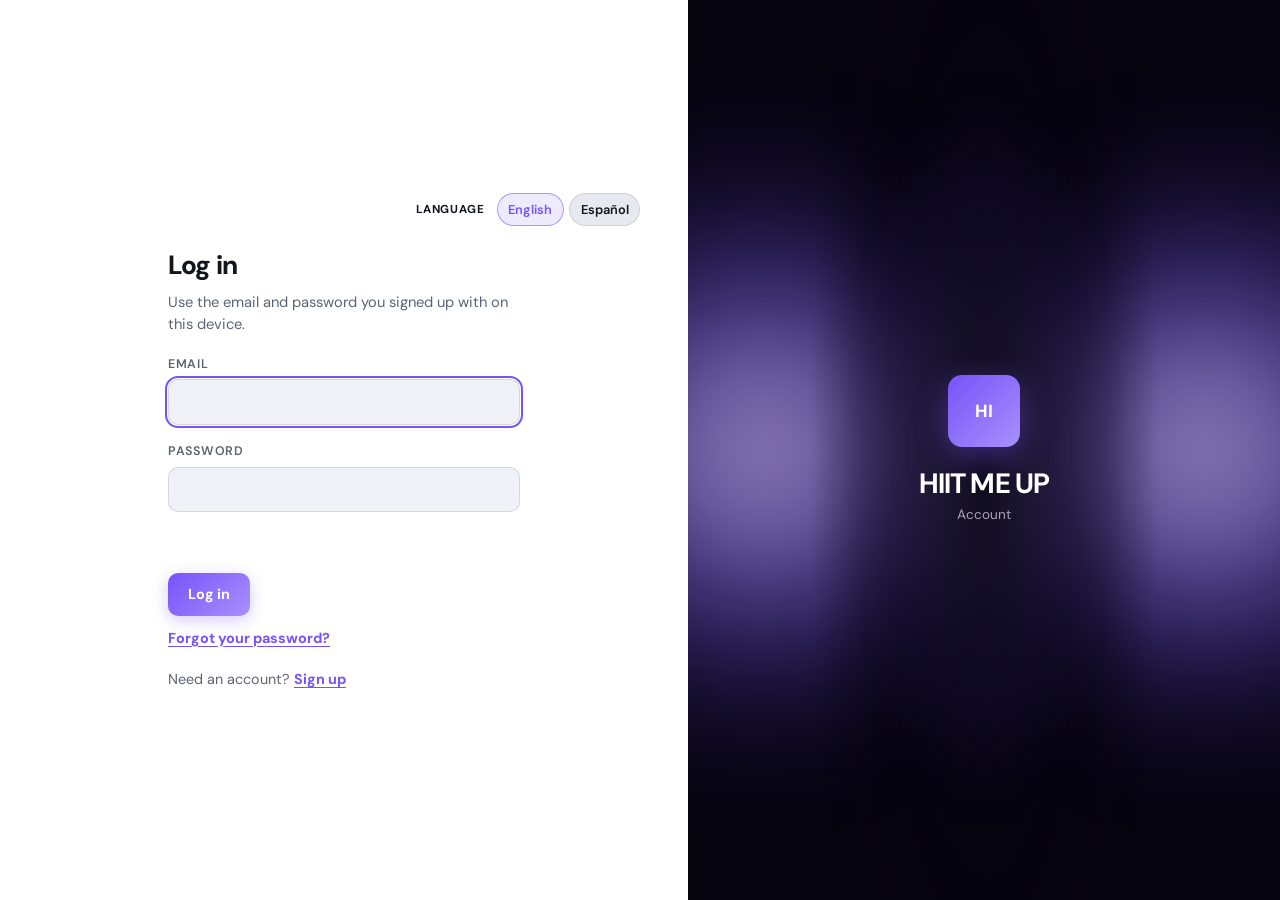
==== index.html @ 6e546279 "HIIT workout board with saved sessions, muscle map and exercise illustrations - Workout dashboard: s" ====
<!DOCTYPE html>
<html lang="en">
  <head>
    <meta charset="UTF-8" />
    <meta name="viewport" content="width=device-width, initial-scale=1, viewport-fit=cover" />
    <title data-i18n="page_title_dashboard">HIIT · Workout board</title>
    <meta
      name="description"
      content="HIIT workout board — scroll the row, tap a card for the full exercise list."
    />
    <link rel="preconnect" href="https://fonts.googleapis.com" />
    <link rel="preconnect" href="https://fonts.gstatic.com" crossorigin />
    <link
      href="https://fonts.googleapis.com/css2?family=DM+Sans:ital,opsz,wght@0,9..40,400;0,9..40,600;0,9..40,700;1,9..40,400&display=swap"
      rel="stylesheet"
    />
    <link rel="stylesheet" href="styles.css" />
    <script src="theme.js"></script>
    <script src="i18n.js"></script>
    <script src="user.js"></script>
    <script src="session-guard.js"></script>
  </head>
  <body>
    <header class="app-header">
      <div class="app-header-inner">
        <a class="brand brand--link" href="index.html">
          <div class="brand-mark" aria-hidden="true">HI</div>
          <div class="brand-text">
            <strong>HIIT ME UP</strong>
            <span data-i18n="brand_gym_floor">Gym floor sessions</span>
          </div>
        </a>
        <div class="app-header-search">
          <input
            type="search"
            id="dashboard-search"
            class="dashboard-search__input app-header-search__input"
            placeholder="Search by card ID"
            data-i18n-placeholder="search_placeholder"
            autocomplete="off"
            enterkeyhint="search"
            aria-label="Search by card ID"
            data-i18n-aria-label="search_aria"
          />
        </div>
        <div class="app-header-actions">
          <button type="button" class="theme-toggle" aria-label="Toggle color theme"></button>
          <a
            href="badges.html"
            class="header-badges-link"
            aria-label="Open badges"
            data-i18n-aria-label="header_badges_aria"
          >
            <svg
              class="header-badges-link__icon"
              width="22"
              height="22"
              viewBox="0 0 24 24"
              fill="none"
              stroke="currentColor"
              stroke-width="2"
              stroke-linecap="round"
              stroke-linejoin="round"
              aria-hidden="true"
              focusable="false"
            >
              <path d="M6 9H4.5a2.5 2.5 0 0 1 0-5H6" />
              <path d="M18 9h1.5a2.5 2.5 0 0 0 0-5H18" />
              <path d="M4 22h16" />
              <path d="M10 14.66V17c0 .55-.47.98-.97 1.21C7.85 18.75 7 20.24 7 22" />
              <path d="M14 14.66V17c0 .55.47.98.97 1.21C16.15 18.75 17 20.24 17 22" />
              <path d="M18 2H6v7a6 6 0 0 0 12 0V2Z" />
            </svg>
          </a>
          <div data-user-menu></div>
        </div>
      </div>
    </header>

    <div class="promo-banner-outer shell" id="promo-banner-outer" hidden>
      <div
        class="promo-banner"
        id="promo-banner"
        role="region"
        aria-labelledby="promo-banner-heading"
      >
        <p
          class="promo-banner__text"
          id="promo-banner-heading"
          data-i18n-html="promo_banner_html"
        >
          New: <strong>Badges</strong> — see the personal records you&rsquo;ve broken and keep beating your best.
        </p>
        <div class="promo-banner__actions">
          <a href="badges.html" class="promo-banner__cta" data-i18n="promo_view_badges">View badges</a>
          <button
            type="button"
            class="promo-banner__close"
            aria-label="Dismiss badges announcement"
            data-i18n-aria-label="promo_dismiss"
          >
            <svg
              class="promo-banner__close-icon"
              width="20"
              height="20"
              viewBox="0 0 24 24"
              aria-hidden="true"
              focusable="false"
            >
              <path
                fill="currentColor"
                d="M19 6.41L17.59 5 12 10.59 6.41 5 5 6.41 10.59 12 5 17.59 6.41 19 12 13.41 17.59 19 19 17.59 13.41 12z"
              />
            </svg>
          </button>
        </div>
      </div>
    </div>

    <main>
      <h1 class="page-heading" data-i18n="dash_heading">Workout dashboard</h1>

      <section
        class="home-section metrics-panel-section"
        aria-labelledby="metrics-heading"
        data-metrics-expanded="true"
      >
        <div class="shell">
          <div class="metrics-panel-surface">
            <div class="metrics-panel-header">
              <div class="section-title metrics-panel-header__title">
                <h2 id="metrics-heading" data-i18n="metrics_heading">Metrics</h2>
                <p data-i18n="metrics_sub">Progress across all sessions on this device.</p>
              </div>
              <button
                type="button"
                class="metrics-panel-chevron-btn"
                id="metrics-panel-toggle"
                aria-expanded="true"
                aria-controls="metrics-panel-content"
                aria-label="Collapse Metrics section"
              >
                <svg
                  class="metrics-panel-chevron"
                  width="22"
                  height="22"
                  viewBox="0 0 24 24"
                  aria-hidden="true"
                >
                  <path fill="currentColor" d="M7 10l5 5 5-5H7z" />
                </svg>
              </button>
            </div>
            <div id="metrics-panel-content" class="metrics-panel-content">
              <div
                class="heatmap-shell heatmap-section"
                role="region"
                aria-label="Completion calendar by day and time"
                data-i18n-aria-label="heatmap_section_aria"
              >
                <div id="completion-heatmap"></div>
              </div>
              <div class="heatmap-shell heatmap-section" role="region" aria-label="Muscle map" data-i18n-aria-label="bm_section_aria">
                <div id="body-map"></div>
              </div>
              <div class="metrics-shell">
                <div
                  class="metrics-grid"
                  id="metrics-grid"
                  role="region"
                  aria-label="Session counts"
                  data-i18n-aria-label="metrics_grid_aria"
                ></div>
              </div>
            </div>
          </div>
        </div>
      </section>

      <section class="home-section" aria-labelledby="completed-heading">
        <div class="shell">
          <div class="section-title">
            <h2 id="completed-heading" data-i18n="completed_heading">Completed</h2>
            <p data-i18n="completed_sub">
              Sessions where every exercise is marked done. They appear here automatically.
            </p>
          </div>
        </div>
        <div class="shell carousel-shell">
          <p class="section-empty" id="completed-empty" hidden data-i18n="completed_empty">
            No sessions completed yet.
          </p>
          <div class="carousel-breakout">
            <div
              class="carousel carousel--hiit"
              id="completed-track"
              tabindex="0"
              role="region"
              aria-label="Completed sessions — scroll horizontally"
              data-i18n-aria-label="carousel_completed_aria"
            ></div>
          </div>
        </div>
      </section>

      <section class="home-section" aria-labelledby="training-heading">
        <div class="shell">
          <div class="section-title">
            <h2 id="training-heading" data-i18n="training_heading">Your training blocks</h2>
            <p data-i18n="training_sub">
              Cards are numbered in order (#1, #2, …). Sessions still in progress stay here until every
              exercise is checked off.
            </p>
          </div>
        </div>
        <div class="shell carousel-shell">
          <p class="section-empty" id="training-empty" hidden data-i18n="training_empty">
            All sessions are complete — great work.
          </p>
          <div class="carousel-breakout">
            <div
              class="carousel carousel--hiit"
              id="cards-track"
              tabindex="0"
              role="region"
              aria-label="Active sessions — scroll horizontally, tap a card to open"
              data-i18n-aria-label="carousel_training_aria"
            ></div>
          </div>
        </div>
      </section>
    </main>

    <script src="promo-banner.js"></script>
    <script src="data.js"></script>
    <script src="progress.js"></script>
    <script src="heatmap.js"></script>
    <script src="bodymap-zones.js"></script>
    <script src="bodymap.js"></script>
    <script src="user-menu.js"></script>
    <script src="saved.js"></script>
    <script src="app.js"></script>
  </body>
</html>
---- styles.css ----
:root {
  color-scheme: dark;
  --bg: #0c0e12;
  --bg-elevated: #141820;
  --surface: #1a1f2a;
  --border: rgba(255, 255, 255, 0.08);
  --text: #e8eaef;
  --muted: #8b93a5;
  --accent-rgb: 118, 83, 249;
  --accent: #7653f9;
  --accent-soft: #b8a3fc;
  --accent-deep: #4f2fd4;
  --accent-dim: rgba(var(--accent-rgb), 0.16);
  --green: #3ecf8e;
  --metric-card-inner-start: #1b2823;
  --metric-card-inner-end: #1a1f2a;
  --font: "DM Sans", system-ui, sans-serif;
  --radius: 16px;
  --shadow: 0 24px 48px rgba(0, 0, 0, 0.45);
  /* Match SECONDARY carousel / column alignment */
  --max-width: 75rem;
  --gap: 1rem;
  --snap-type: x mandatory;
  --heatmap-l0: rgba(255, 255, 255, 0.06);
  --heatmap-l1: rgba(62, 207, 142, 0.22);
  --heatmap-l2: rgba(62, 207, 142, 0.48);
  --heatmap-l3: rgba(62, 207, 142, 0.78);
  --heatmap-border: rgba(255, 255, 255, 0.06);
}

html[data-theme="light"] {
  color-scheme: light;
  --bg: #f0f2f7;
  --bg-elevated: #e6e9f0;
  --surface: #ffffff;
  --border: rgba(15, 23, 42, 0.12);
  --text: #12151c;
  --muted: #5c6473;
  --accent-rgb: 118, 83, 249;
  --accent: #7653f9;
  --accent-soft: #a890fc;
  --accent-deep: #5336d6;
  --accent-dim: rgba(var(--accent-rgb), 0.1);
  --green: #1a9f6a;
  --metric-card-inner-start: #dff6ea;
  --metric-card-inner-end: #ffffff;
  --shadow: 0 16px 40px rgba(15, 23, 42, 0.09);
  --heatmap-l0: rgba(15, 23, 42, 0.06);
  --heatmap-l1: rgba(26, 159, 106, 0.28);
  --heatmap-l2: rgba(26, 159, 106, 0.52);
  --heatmap-l3: rgba(26, 159, 106, 0.82);
  --heatmap-border: rgba(15, 23, 42, 0.08);
}

@keyframes metric-card-border-spin {
  from {
    transform: translate(-50%, -50%) rotate(0deg);
  }
  to {
    transform: translate(-50%, -50%) rotate(360deg);
  }
}

*,
*::before,
*::after {
  box-sizing: border-box;
}

html {
  scroll-behavior: smooth;
}

body {
  margin: 0;
  min-height: 100dvh;
  font-family: var(--font);
  background: var(--bg);
  color: var(--text);
  line-height: 1.5;
  -webkit-font-smoothing: antialiased;
}

a {
  color: inherit;
  text-decoration: none;
}

.app-header {
  position: sticky;
  top: 0;
  z-index: 20;
  padding: 1rem 0 0.75rem;
  background: linear-gradient(to bottom, var(--bg) 70%, transparent);
  backdrop-filter: blur(8px);
}

.app-header-inner {
  width: 100%;
  max-width: var(--max-width);
  margin: 0 auto;
  padding-inline: clamp(1rem, 4vw, 2rem);
  display: flex;
  align-items: center;
  justify-content: space-between;
  gap: 1rem;
  flex-wrap: wrap;
}

.app-header-search {
  flex: 1 1 auto;
  min-width: 0;
  max-width: min(22rem, 100%);
  order: 0;
}

.app-header-search__input {
  width: 100%;
  padding: 0.5rem 0.75rem;
  font-size: 0.875rem;
}

@media (max-width: 720px) {
  .app-header-search {
    order: 3;
    flex: 1 1 100%;
    max-width: none;
  }
}

.app-header-actions {
  display: flex;
  align-items: center;
  gap: 0.5rem;
  flex-shrink: 0;
}

.header-badges-link {
  display: inline-flex;
  align-items: center;
  justify-content: center;
  width: 2.5rem;
  height: 2.5rem;
  flex-shrink: 0;
  border-radius: 10px;
  border: 1px solid var(--border);
  background: var(--bg-elevated);
  color: var(--text);
  transition:
    background 0.15s ease,
    border-color 0.15s ease,
    color 0.15s ease,
    box-shadow 0.15s ease;
}

.header-badges-link:hover {
  border-color: rgba(var(--accent-rgb), 0.35);
  background: var(--bg-elevated);
  color: var(--text);
}

.header-badges-link:focus-visible {
  outline: 2px solid var(--accent);
  outline-offset: 2px;
}

.header-badges-link--current {
  pointer-events: none;
  background: var(--accent-dim);
  border-color: rgba(var(--accent-rgb), 0.35);
  color: var(--text);
}

.header-badges-link__icon {
  display: block;
  width: 1.3rem;
  height: 1.3rem;
}

.detail-header-actions .header-badges-link {
  width: 2.35rem;
  height: 2.35rem;
}

/* Badges page */
.badges-page .badges-main {
  width: 100%;
  max-width: 52rem;
  margin: 0 auto;
  padding: 0 clamp(1rem, 4vw, 2rem) 3rem;
  box-sizing: border-box;
}

.badges-page-title {
  margin: 0 0 0.5rem;
  font-size: clamp(1.5rem, 3.5vw, 1.85rem);
  font-weight: 800;
  letter-spacing: -0.03em;
}

.badges-page-lead {
  margin: 0 0 1rem;
  max-width: 40rem;
  color: var(--muted);
  font-size: 0.95rem;
  line-height: 1.5;
}

.badges-summary {
  margin: 0 0 1.5rem;
  font-size: 0.88rem;
  font-weight: 600;
  color: var(--text);
}

.badges-grid {
  list-style: none;
  margin: 0;
  padding: 0;
  display: grid;
  grid-template-columns: repeat(auto-fill, minmax(11.75rem, 1fr));
  gap: 1rem;
}

.badge-tile {
  display: flex;
  flex-direction: column;
  align-items: center;
  text-align: center;
  gap: 0.65rem;
  padding: 1.15rem 0.9rem 1rem;
  border-radius: 14px;
  border: 1px solid var(--border);
  background: var(--bg-elevated);
  transition:
    filter 0.25s ease,
    opacity 0.25s ease,
    border-color 0.25s ease,
    box-shadow 0.25s ease;
}

.badge-tile--locked {
  opacity: 0.48;
  filter: grayscale(1);
}

.badge-tile--unlocked {
  opacity: 1;
  filter: none;
  border-color: rgba(var(--accent-rgb), 0.45);
  background: linear-gradient(
    160deg,
    color-mix(in srgb, var(--accent) 12%, var(--bg-elevated)),
    var(--bg-elevated)
  );
  box-shadow:
    0 8px 28px rgba(var(--accent-rgb), 0.18),
    inset 0 1px 0 rgba(255, 255, 255, 0.06);
}

.badge-tile__icon-wrap {
  display: flex;
  align-items: center;
  justify-content: center;
  width: 3.25rem;
  height: 3.25rem;
}

.badge-tile__medal {
  display: block;
  width: 2.5rem;
  height: 2.5rem;
}

.badge-tile--locked .badge-tile__medal {
  color: var(--muted);
}

.badge-tile--unlocked .badge-tile__medal {
  color: var(--accent);
  filter: drop-shadow(0 2px 10px rgba(var(--accent-rgb), 0.45));
}

.badge-tile__body {
  min-width: 0;
}

.badge-tile__title {
  margin: 0 0 0.35rem;
  font-size: 0.92rem;
  font-weight: 700;
  letter-spacing: -0.02em;
  line-height: 1.25;
}

.badge-tile__desc {
  margin: 0 0 0.5rem;
  font-size: 0.78rem;
  color: var(--muted);
  line-height: 1.45;
}

.badge-tile--unlocked .badge-tile__desc {
  color: color-mix(in srgb, var(--muted) 85%, var(--text));
}

.badge-tile__status {
  margin: 0;
  font-size: 0.68rem;
  font-weight: 700;
  text-transform: uppercase;
  letter-spacing: 0.06em;
}

.badge-tile--locked .badge-tile__status {
  color: var(--muted);
}

.badge-tile--unlocked .badge-tile__status {
  color: var(--green);
}

@media (prefers-reduced-motion: reduce) {
  .badge-tile {
    transition: none;
  }
}

/* Dashboard promo banner (below header, above main) */
.promo-banner-outer {
  padding-top: 0.65rem;
  padding-bottom: 0.25rem;
  margin-bottom: 1.25rem;
}

.promo-banner-outer[hidden] {
  display: none;
}

.promo-banner {
  display: flex;
  align-items: center;
  justify-content: space-between;
  gap: 1rem 1.25rem;
  flex-wrap: wrap;
  padding: 0.85rem 1.15rem;
  border-radius: 12px;
  background: linear-gradient(100deg, #6fe0b3 0%, #b8f0d2 42%, #ffe566 100%);
  border: 1px solid rgba(26, 159, 106, 0.55);
  box-shadow:
    0 4px 24px rgba(62, 207, 142, 0.28),
    0 2px 12px rgba(255, 190, 70, 0.22),
    inset 0 1px 0 rgba(255, 255, 255, 0.35);
}

html[data-theme="dark"] .promo-banner {
  background: linear-gradient(
    100deg,
    rgba(62, 207, 142, 0.5) 0%,
    rgba(45, 120, 95, 0.45) 38%,
    rgba(220, 165, 55, 0.35) 100%
  );
  border-color: rgba(62, 207, 142, 0.45);
  box-shadow:
    0 4px 28px rgba(62, 207, 142, 0.2),
    0 0 40px rgba(255, 200, 90, 0.08),
    inset 0 1px 0 rgba(255, 255, 255, 0.08);
}

.promo-banner__text {
  margin: 0;
  flex: 1;
  min-width: min(100%, 14rem);
  font-size: 0.93rem;
  font-weight: 700;
  color: #0d1f16;
  line-height: 1.45;
  text-shadow: 0 1px 0 rgba(255, 255, 255, 0.35);
}

html[data-theme="dark"] .promo-banner__text {
  color: #f4fcf8;
  text-shadow: 0 1px 2px rgba(0, 0, 0, 0.35);
}

.promo-banner__actions {
  display: flex;
  align-items: center;
  gap: 0.6rem;
  flex-shrink: 0;
}

.promo-banner__cta {
  display: inline-flex;
  align-items: center;
  justify-content: center;
  padding: 0.5rem 1.15rem;
  border-radius: 8px;
  background: #fff;
  color: #0a4d2e;
  font-size: 0.88rem;
  font-weight: 700;
  text-decoration: none;
  border: 2px solid rgba(26, 159, 106, 0.55);
  box-shadow:
    0 2px 8px rgba(0, 0, 0, 0.1),
    0 0 0 1px rgba(255, 255, 255, 0.6) inset;
  transition: filter 0.15s ease, box-shadow 0.15s ease, transform 0.15s ease;
}

html[data-theme="dark"] .promo-banner__cta {
  background: linear-gradient(180deg, #f8fffc 0%, #e8faf2 100%);
  color: #063522;
  border-color: rgba(62, 207, 142, 0.65);
  box-shadow:
    0 2px 14px rgba(62, 207, 142, 0.25),
    inset 0 1px 0 rgba(255, 255, 255, 0.85);
}

.promo-banner__cta:hover {
  filter: brightness(1.02);
  transform: translateY(-1px);
}

.promo-banner__cta:focus-visible {
  outline: 2px solid var(--accent);
  outline-offset: 2px;
}

.promo-banner__close {
  display: inline-flex;
  align-items: center;
  justify-content: center;
  width: 2.35rem;
  height: 2.35rem;
  padding: 0;
  border: none;
  border-radius: 8px;
  background: rgba(255, 255, 255, 0.45);
  color: #0d1f16;
  cursor: pointer;
  transition: background 0.15s ease, color 0.15s ease;
}

html[data-theme="dark"] .promo-banner__close {
  color: #f4fcf8;
  background: rgba(0, 0, 0, 0.25);
}

.promo-banner__close:hover {
  background: rgba(255, 255, 255, 0.75);
  color: #063522;
}

html[data-theme="dark"] .promo-banner__close:hover {
  background: rgba(255, 255, 255, 0.14);
  color: #fff;
}

.promo-banner__close:focus-visible {
  outline: 2px solid var(--accent);
  outline-offset: 2px;
}

.promo-banner__close-icon {
  display: block;
}

@media (prefers-reduced-motion: reduce) {
  .promo-banner__cta {
    transition: none;
  }

  .promo-banner__cta:hover {
    transform: none;
  }

  .promo-banner__close {
    transition: none;
  }
}

.shell {
  width: 100%;
  max-width: var(--max-width);
  margin-inline: auto;
  padding-inline: clamp(1rem, 4vw, 2rem);
}

.brand {
  display: flex;
  align-items: center;
  gap: 0.65rem;
}

a.brand--link {
  color: inherit;
  text-decoration: none;
  min-width: 0;
}

a.brand--link:hover .brand-text strong {
  color: var(--accent);
}

.brand-mark {
  width: 36px;
  height: 36px;
  border-radius: 10px;
  background: linear-gradient(135deg, var(--accent), var(--accent-soft));
  display: grid;
  place-items: center;
  font-weight: 800;
  font-size: 0.75rem;
  letter-spacing: -0.02em;
  color: #fff;
  box-shadow: 0 4px 16px rgba(var(--accent-rgb), 0.35);
}

.brand-text {
  display: flex;
  flex-direction: column;
  gap: 0;
}

.brand-text strong {
  font-size: 1.05rem;
  letter-spacing: -0.03em;
}

.brand-text span {
  font-size: 0.75rem;
  color: var(--muted);
}

.theme-toggle {
  display: inline-flex;
  align-items: center;
  justify-content: center;
  width: 40px;
  height: 40px;
  padding: 0;
  margin: 0;
  flex-shrink: 0;
  border-radius: 10px;
  border: 1px solid var(--border);
  background: var(--bg-elevated);
  color: var(--text);
  cursor: pointer;
  transition: background 0.2s ease, border-color 0.2s ease, color 0.2s ease;
}

.theme-toggle:hover {
  border-color: rgba(var(--accent-rgb), 0.35);
  color: var(--text);
}

html[data-theme="light"] .theme-toggle:hover {
  border-color: rgba(var(--accent-rgb), 0.35);
}

.theme-toggle:focus-visible {
  outline: 2px solid var(--accent);
  outline-offset: 2px;
}

.theme-toggle__icon {
  width: 20px;
  height: 20px;
  flex-shrink: 0;
}

html[data-theme="dark"] .theme-toggle__icon--moon {
  display: none;
}

html[data-theme="dark"] .theme-toggle__icon--sun {
  display: block;
}

html[data-theme="light"] .theme-toggle__icon--moon {
  display: block;
}

html[data-theme="light"] .theme-toggle__icon--sun {
  display: none;
}

.user-menu {
  position: relative;
  flex-shrink: 0;
}

.user-menu__trigger {
  display: inline-flex;
  align-items: center;
  justify-content: center;
  width: 40px;
  height: 40px;
  padding: 0;
  margin: 0;
  border-radius: 999px;
  border: 1px solid var(--border);
  background: var(--bg-elevated);
  color: var(--text);
  cursor: pointer;
  transition: background 0.2s ease, border-color 0.2s ease;
  position: relative;
  overflow: hidden;
}

.user-menu__trigger:hover {
  border-color: rgba(var(--accent-rgb), 0.35);
}

html[data-theme="light"] .user-menu__trigger:hover {
  border-color: rgba(var(--accent-rgb), 0.35);
}

.user-menu__trigger:focus-visible {
  outline: 2px solid var(--accent);
  outline-offset: 2px;
}

.user-menu__trigger[aria-expanded="true"] {
  border-color: rgba(62, 207, 142, 0.45);
}

html[data-theme="light"] .user-menu__trigger[aria-expanded="true"] {
  border-color: rgba(26, 159, 106, 0.45);
}

.user-menu__avatar {
  position: absolute;
  inset: 0;
  display: grid;
  place-items: center;
  font-size: 0.72rem;
  font-weight: 700;
  letter-spacing: -0.02em;
  color: #fff;
  background: var(--green);
}

.user-menu__avatar--initials {
  font-size: 0.7rem;
}

.user-menu__icon {
  flex-shrink: 0;
}

.user-menu__dropdown {
  position: absolute;
  top: calc(100% + 6px);
  right: 0;
  min-width: 11rem;
  padding: 0.35rem;
  border-radius: 12px;
  border: 1px solid var(--border);
  background: var(--surface);
  box-shadow: var(--shadow);
  z-index: 40;
}

.user-menu__lang {
  padding: 0.4rem 0.5rem 0.55rem;
  margin-bottom: 0.2rem;
  border-bottom: 1px solid var(--border);
}

.user-menu__lang-heading {
  display: block;
  font-size: 0.65rem;
  font-weight: 700;
  letter-spacing: 0.08em;
  text-transform: uppercase;
  color: var(--text-muted);
  margin-bottom: 0.45rem;
}

.user-menu__lang-row {
  display: flex;
  gap: 0.35rem;
}

.user-menu__lang-pill {
  flex: 1;
  padding: 0.4rem 0.5rem;
  border-radius: 8px;
  border: 1px solid var(--border);
  background: var(--bg-elevated);
  color: var(--text);
  font: inherit;
  font-size: 0.78rem;
  font-weight: 600;
  cursor: pointer;
  transition: background 0.15s ease, border-color 0.15s ease, color 0.15s ease;
}

.user-menu__lang-pill:hover {
  border-color: rgba(var(--accent-rgb), 0.35);
}

.user-menu__lang-pill--active {
  border-color: rgba(var(--accent-rgb), 0.55);
  background: rgba(var(--accent-rgb), 0.12);
  color: var(--accent);
}

.user-menu__item {
  display: flex;
  width: 100%;
  align-items: center;
  padding: 0.55rem 0.75rem;
  border: none;
  border-radius: 8px;
  background: transparent;
  color: var(--text);
  font: inherit;
  font-size: 0.88rem;
  font-weight: 500;
  text-align: left;
  text-decoration: none;
  cursor: pointer;
  transition: background 0.15s ease;
}

a.user-menu__item:hover,
button.user-menu__item:hover:not(:disabled) {
  background: var(--bg-elevated);
}

.user-menu__item--danger {
  color: var(--accent);
}

.user-menu__item:disabled {
  opacity: 0.45;
  cursor: not-allowed;
}

main {
  padding-bottom: 3rem;
}

.page-heading {
  position: absolute;
  width: 1px;
  height: 1px;
  padding: 0;
  margin: -1px;
  overflow: hidden;
  clip: rect(0, 0, 0, 0);
  white-space: nowrap;
  border: 0;
}

.dashboard-search__input {
  width: 100%;
  padding: 0.65rem 0.85rem;
  border-radius: 10px;
  border: 1px solid var(--border);
  background: var(--bg-elevated);
  color: var(--text);
  font: inherit;
  font-size: 0.95rem;
}

.dashboard-search__input:focus {
  outline: 2px solid var(--accent);
  outline-offset: 1px;
}

.dashboard-search__input::placeholder {
  color: var(--muted);
  opacity: 0.85;
}

.heatmap-section {
  margin-bottom: clamp(1.5rem, 3vw, 2.25rem);
}

.heatmap-shell {
  padding-top: 0.25rem;
}

.completion-heatmap-card {
  padding: 1.15rem 1.2rem 1.25rem;
  border-radius: var(--radius);
  background: var(--surface);
  border: 1px solid var(--border);
  box-shadow: var(--shadow);
}

.completion-heatmap-header {
  display: flex;
  flex-direction: column;
  gap: 1rem;
  margin-bottom: 1rem;
}

@media (min-width: 640px) {
  .completion-heatmap-header {
    flex-direction: row;
    align-items: flex-start;
    justify-content: space-between;
    gap: 1.25rem;
  }
}

.completion-heatmap-title {
  margin: 0;
  font-size: clamp(1.1rem, 2.5vw, 1.35rem);
  font-weight: 700;
  letter-spacing: -0.02em;
}

.completion-heatmap-sub {
  margin: 0.35rem 0 0;
  font-size: 0.82rem;
  color: var(--muted);
  line-height: 1.45;
  max-width: 36rem;
}

.completion-heatmap-nav-wrap {
  display: flex;
  flex-wrap: wrap;
  align-items: center;
  gap: 0.5rem;
  justify-content: flex-end;
}

.completion-heatmap-nav {
  display: flex;
  align-items: center;
  gap: 0.35rem;
  flex-shrink: 0;
  padding: 0.2rem;
  border-radius: 999px;
  background: var(--bg-elevated);
  border: 1px solid var(--border);
}

.completion-heatmap-today-btn {
  padding: 0.5rem 0.95rem;
  border-radius: 999px;
  border: 1px solid var(--border);
  background: var(--surface);
  color: var(--text);
  font: inherit;
  font-size: 0.8rem;
  font-weight: 600;
  cursor: pointer;
  transition: background 0.15s ease, border-color 0.15s ease, box-shadow 0.15s ease;
}

.completion-heatmap-today-btn:hover {
  border-color: rgba(var(--accent-rgb), 0.4);
  box-shadow: 0 0 0 1px rgba(var(--accent-rgb), 0.12);
}

html[data-theme="light"] .completion-heatmap-today-btn:hover {
  border-color: rgba(var(--accent-rgb), 0.35);
}

.completion-heatmap-today-btn:focus-visible {
  outline: 2px solid var(--accent);
  outline-offset: 2px;
}

.completion-heatmap-nav__btn {
  width: 2.25rem;
  height: 2.25rem;
  padding: 0;
  border: none;
  border-radius: 999px;
  background: transparent;
  color: var(--text);
  font-size: 1.25rem;
  line-height: 1;
  cursor: pointer;
  transition: background 0.15s ease;
}

.completion-heatmap-nav__btn:hover {
  background: var(--surface);
}

.completion-heatmap-nav__btn:focus-visible {
  outline: 2px solid var(--accent);
  outline-offset: 2px;
}

.completion-heatmap-nav__label {
  min-width: 8.5rem;
  text-align: center;
  font-size: 0.88rem;
  font-weight: 600;
  color: var(--text);
}

.completion-heatmap-legend {
  display: flex;
  align-items: center;
  flex-wrap: wrap;
  justify-content: flex-end;
  gap: 0.5rem;
  margin-top: 0.75rem;
  font-size: 0.72rem;
  color: var(--muted);
}

.completion-heatmap-legend__squares {
  display: flex;
  align-items: center;
  gap: 4px;
}

.completion-heatmap-legend__squares .completion-heatmap-cell {
  width: 14px;
  height: 14px;
}

.completion-heatmap-scroll {
  width: 100%;
  overflow-x: auto;
  overflow-y: visible;
  margin: 0;
  padding: 0.15rem 0;
  -webkit-overflow-scrolling: touch;
}

.completion-heatmap-scroll:focus-visible {
  outline: 2px solid var(--accent);
  outline-offset: 2px;
}

.completion-heatmap-grid {
  display: grid;
  gap: 4px;
  width: 100%;
  min-width: 0;
}

.completion-heatmap-corner {
  min-height: 1.25rem;
}

.completion-heatmap-dayhead {
  font-size: 0.65rem;
  font-weight: 600;
  color: var(--muted);
  text-align: center;
  line-height: 1.2;
  padding: 0.15rem 0;
}

.completion-heatmap-dayhead--today {
  color: var(--accent);
  font-weight: 800;
  text-shadow: 0 0 10px rgba(var(--accent-rgb), 0.5);
}

html[data-theme="light"] .completion-heatmap-dayhead--today {
  text-shadow: 0 0 10px rgba(var(--accent-rgb), 0.35);
}

.completion-heatmap-rowlabel {
  font-size: 0.68rem;
  font-weight: 600;
  color: var(--muted);
  display: flex;
  align-items: center;
  padding-right: 0.25rem;
  white-space: nowrap;
}

.completion-heatmap-cell {
  aspect-ratio: 1;
  min-width: 0;
  min-height: 10px;
  border-radius: 5px;
  border: 1px solid var(--heatmap-border);
  box-sizing: border-box;
}

.completion-heatmap-cell--today {
  position: relative;
  z-index: 1;
  box-shadow:
    0 0 0 2px var(--accent),
    0 0 14px rgba(var(--accent-rgb), 0.42);
}

html[data-theme="light"] .completion-heatmap-cell--today {
  box-shadow:
    0 0 0 2px var(--accent),
    0 0 14px rgba(var(--accent-rgb), 0.32);
}

@media (prefers-reduced-motion: reduce) {
  .completion-heatmap-today-btn {
    transition: none;
  }
}

.completion-heatmap-cell--0 {
  background: var(--heatmap-l0);
}

.completion-heatmap-cell--1 {
  background: var(--heatmap-l1);
}

.completion-heatmap-cell--2 {
  background: var(--heatmap-l2);
}

.completion-heatmap-cell--3 {
  background: var(--heatmap-l3);
}

/* Floating hover tooltip for heatmap data cells (charcoal card, two-line copy) */
.heatmap-tooltip {
  position: fixed;
  left: 0;
  top: 0;
  z-index: 10050;
  max-width: min(20rem, calc(100vw - 1.5rem));
  padding: 0.875rem 1rem;
  border-radius: 8px;
  background: #333;
  color: #fff;
  font-family: var(--font);
  pointer-events: none;
  box-shadow: 0 8px 28px rgba(0, 0, 0, 0.5);
  opacity: 0;
  visibility: hidden;
  transition: opacity 0.12s ease, visibility 0.12s ease;
}

.heatmap-tooltip--visible {
  opacity: 1;
  visibility: visible;
}

.heatmap-tooltip__primary {
  font-size: 1.12rem;
  font-weight: 700;
  line-height: 1.25;
  letter-spacing: -0.02em;
}

.heatmap-tooltip__secondary {
  margin-top: 0.35rem;
  font-size: 0.8rem;
  font-weight: 400;
  line-height: 1.45;
  color: rgba(255, 255, 255, 0.88);
}

@media (prefers-reduced-motion: reduce) {
  .heatmap-tooltip {
    transition: none;
  }
}

.home-section {
  margin-bottom: clamp(1.75rem, 4vw, 2.75rem);
}

/* Metrics block: framed panel inside .shell so edges align with other sections */
.metrics-panel-surface {
  box-sizing: border-box;
  padding: 1rem;
  border: 1px solid var(--border);
  border-radius: var(--radius);
  background: var(--bg-elevated);
}

.shell .section-title {
  padding: 0.5rem 0 1rem;
  margin: 0;
}

.shell .metrics-panel-header .section-title {
  padding: 0;
  margin: 0;
}

.metrics-panel-header {
  display: flex;
  align-items: flex-start;
  justify-content: space-between;
  gap: 0.75rem 1rem;
  padding: 0.5rem 0 1rem;
}

.metrics-panel-header__title {
  flex: 1;
  min-width: 0;
}

.metrics-panel-chevron-btn {
  flex-shrink: 0;
  display: inline-flex;
  align-items: center;
  justify-content: center;
  width: 2.5rem;
  height: 2.5rem;
  margin-top: 0.2rem;
  padding: 0;
  border: 1px solid var(--border);
  border-radius: 10px;
  background: var(--bg-elevated);
  color: var(--text);
  cursor: pointer;
  transition: background 0.15s ease, border-color 0.15s ease;
}

.metrics-panel-chevron-btn:hover {
  border-color: rgba(var(--accent-rgb), 0.35);
}

html[data-theme="light"] .metrics-panel-chevron-btn:hover {
  border-color: rgba(var(--accent-rgb), 0.35);
}

.metrics-panel-chevron-btn:focus-visible {
  outline: 2px solid var(--accent);
  outline-offset: 2px;
}

.metrics-panel-chevron {
  display: block;
  transition: transform 0.2s ease;
}

.metrics-panel-section[data-metrics-expanded="false"] .metrics-panel-chevron {
  transform: rotate(-90deg);
}

@media (prefers-reduced-motion: reduce) {
  .metrics-panel-chevron {
    transition: none;
  }
}

.metrics-panel-content[hidden] {
  display: none;
}

.shell .metrics-panel-header {
  padding-left: 0;
  padding-right: 0;
}

.section-title h1,
.section-title h2 {
  margin: 0;
  font-size: clamp(1.35rem, 3vw, 1.75rem);
  font-weight: 700;
  letter-spacing: -0.03em;
}

.metrics-shell {
  padding-bottom: 0.25rem;
}

.metrics-grid {
  display: grid;
  grid-template-columns: repeat(2, minmax(0, 1fr));
  gap: 1rem;
  padding-bottom: 0.5rem;
}

@media (max-width: 520px) {
  .metrics-grid {
    grid-template-columns: 1fr;
  }
}

.metric-card {
  background: var(--surface);
  border: 1px solid var(--border);
  border-radius: var(--radius);
  padding: 1.2rem 1.35rem;
  box-shadow: var(--shadow);
}

.metric-card:not(.metric-card--pending) {
  position: relative;
  isolation: isolate;
  border: none;
  background: transparent;
  overflow: hidden;
}

.metric-card:not(.metric-card--pending)::before {
  content: "";
  position: absolute;
  left: 50%;
  top: 50%;
  width: 180%;
  aspect-ratio: 1;
  transform: translate(-50%, -50%);
  background: conic-gradient(
    from 0deg,
    #3ecf8e,
    #9af0c8,
    var(--accent),
    #c9b8ff,
    #7ee8b5,
    #3ecf8e
  );
  animation: metric-card-border-spin 3.2s linear infinite;
  z-index: 0;
  pointer-events: none;
}

.metric-card:not(.metric-card--pending)::after {
  content: "";
  position: absolute;
  inset: 2px;
  border-radius: calc(var(--radius) - 2px);
  background: linear-gradient(165deg, var(--metric-card-inner-start), var(--metric-card-inner-end));
  z-index: 0;
  pointer-events: none;
}

.metric-card:not(.metric-card--pending) > * {
  position: relative;
  z-index: 1;
}

@media (prefers-reduced-motion: reduce) {
  .metric-card:not(.metric-card--pending)::before {
    animation: none;
  }
}

.metric-card--pending {
  border-color: rgba(var(--accent-rgb), 0.22);
}

.metric-card__label {
  margin: 0 0 0.5rem;
  font-size: 0.78rem;
  font-weight: 600;
  color: var(--muted);
  text-transform: uppercase;
  letter-spacing: 0.07em;
}

.metric-card__value {
  margin: 0;
  font-size: clamp(2rem, 5vw, 2.65rem);
  font-weight: 800;
  letter-spacing: -0.03em;
  font-variant-numeric: tabular-nums;
  line-height: 1.1;
  color: var(--text);
}

.metrics-grid .metric-card:first-child .metric-card__value {
  color: var(--green);
}

.section-empty {
  margin: 0 0 0.75rem;
  padding: 0;
  font-size: 0.9rem;
  color: var(--muted);
}

.card-skeleton {
  display: flex;
  flex-direction: column;
  gap: 0.7rem;
  min-height: 220px;
  padding: 1.15rem 1.2rem 1.25rem;
  box-sizing: border-box;
  background: var(--surface);
  border: 1px dashed var(--border);
  border-radius: var(--radius);
  pointer-events: none;
}

.card-skeleton__bar {
  display: block;
  height: 0.7rem;
  border-radius: 6px;
  background: var(--heatmap-l0);
}

.card-skeleton__bar--id {
  width: 2rem;
  height: 0.6rem;
}

.card-skeleton__bar--title {
  width: 55%;
  height: 1.05rem;
}

.card-skeleton__bar--sub {
  width: 30%;
}

.card-skeleton__bar--line {
  width: 85%;
}

.card-skeleton__bar--short {
  width: 60%;
}

.card-skeleton__bar--footer {
  width: 40%;
  margin-top: auto;
}

.section-title p {
  margin: 0.35rem 0 0;
  color: var(--muted);
  font-size: 0.9rem;
}

/* Full-bleed carousel — same pattern as SECONDARY (aligned padding, no hard edge clip) */
.carousel-breakout {
  width: 100vw;
  max-width: none;
  margin-left: calc(50% - 50vw);
  margin-right: calc(50% - 50vw);
  position: relative;
}

.carousel-shell {
  padding-block: 0;
}

.carousel {
  --carousel-gap: var(--gap);
  --pad: calc((100vw - min(100vw, var(--max-width))) / 2 + clamp(1rem, 4vw, 2rem));
  display: flex;
  flex-direction: row;
  justify-content: flex-start;
  align-items: stretch;
  gap: var(--carousel-gap);
  overflow-x: auto;
  overflow-y: hidden;
  scroll-behavior: smooth;
  scroll-snap-type: var(--snap-type);
  scroll-padding-inline: var(--pad);
  padding-inline: var(--pad);
  padding-block: 0.5rem 1.25rem;
  margin-inline: 0;
  width: 100%;
  max-width: 100vw;
  overscroll-behavior-x: contain;
  scrollbar-width: none;
  -webkit-overflow-scrolling: touch;
}

.carousel::-webkit-scrollbar {
  display: none;
}

.carousel--hiit > * {
  flex: 0 0 min(300px, calc(100vw - var(--pad) * 2 - 2rem));
  scroll-snap-align: start;
  min-width: 0;
}

@media (max-width: 768px) {
  .carousel--hiit > * {
    flex-basis: min(300px, calc(100vw - var(--pad) * 2 - 1rem));
  }
}

a.card {
  position: relative;
  background: var(--surface);
  border: 1px solid var(--border);
  border-radius: var(--radius);
  padding: 1.15rem 1.2rem 1.25rem;
  box-shadow: var(--shadow);
  display: flex;
  flex-direction: column;
  min-height: 220px;
  transition: transform 0.2s ease, border-color 0.2s ease, background 0.2s ease;
  text-decoration: none;
  color: inherit;
  cursor: pointer;
  -webkit-user-drag: none;
  user-select: none;
}

.card-done-badge {
  position: absolute;
  top: 0.65rem;
  right: 0.65rem;
  z-index: 1;
  font-size: 0.62rem;
  font-weight: 700;
  text-transform: uppercase;
  letter-spacing: 0.07em;
  color: var(--green);
  background: rgba(62, 207, 142, 0.12);
  border: 1px solid rgba(62, 207, 142, 0.4);
  padding: 0.28rem 0.5rem;
  border-radius: 6px;
  pointer-events: none;
}

a.card.card--majority-done {
  border-color: rgba(62, 207, 142, 0.45);
  background: linear-gradient(
    165deg,
    rgba(62, 207, 142, 0.1) 0%,
    var(--surface) 42%
  );
}

a.card.card--majority-done:hover {
  border-color: rgba(62, 207, 142, 0.55);
}

a.card.card--fully-complete {
  border-color: rgba(62, 207, 142, 0.58);
  background: linear-gradient(
    165deg,
    rgba(62, 207, 142, 0.16) 0%,
    var(--surface) 48%
  );
}

a.card.card--fully-complete:hover {
  border-color: rgba(62, 207, 142, 0.65);
}

.card-done-badge--complete {
  background: rgba(62, 207, 142, 0.22);
  border-color: rgba(62, 207, 142, 0.55);
}

a.card:hover {
  border-color: rgba(var(--accent-rgb), 0.35);
  transform: translateY(-2px);
}

a.card:focus-visible {
  outline: 2px solid var(--accent);
  outline-offset: 3px;
}

a.card .card-id {
  font-family: ui-monospace, monospace;
  font-size: 0.65rem;
  color: var(--green);
  letter-spacing: 0.02em;
  margin-bottom: 0.5rem;
}

a.card .card-title {
  margin: 0;
  font-size: 1.05rem;
  font-weight: 700;
  letter-spacing: -0.02em;
  line-height: 1.25;
}

a.card .subtitle {
  margin: 0.25rem 0 0.85rem;
  font-size: 0.8rem;
  color: var(--muted);
}

a.card .card-preview {
  list-style: none;
  margin: 0;
  padding: 0;
  flex: 1;
}

a.card .card-preview li {
  position: relative;
  padding-left: 0.85rem;
  font-size: 0.82rem;
  color: var(--text);
  opacity: 0.92;
  margin-bottom: 0.35rem;
}

a.card .card-preview li::before {
  content: "";
  position: absolute;
  left: 0;
  top: 0.55em;
  width: 4px;
  height: 4px;
  border-radius: 50%;
  background: var(--accent);
}

a.card .card-footer {
  margin-top: 1rem;
  padding-top: 0.85rem;
  border-top: 1px solid var(--border);
  display: flex;
  align-items: center;
  justify-content: space-between;
  gap: 0.5rem;
}

a.card .card-link {
  font-size: 0.8rem;
  font-weight: 600;
  color: var(--accent);
  display: inline-flex;
  align-items: center;
  gap: 0.35rem;
}

a.card .card-link span {
  transition: transform 0.2s ease;
}

a.card:hover .card-link span {
  transform: translateX(3px);
}

/* Detail page */
.detail-page {
  min-height: 100dvh;
  display: flex;
  flex-direction: column;
}

.detail-back {
  padding: 1rem clamp(1rem, 4vw, 2rem) 0;
  max-width: var(--max-width);
  margin: 0 auto;
  width: 100%;
}

.detail-back-inner {
  display: flex;
  align-items: center;
  justify-content: space-between;
  gap: 1rem;
}

.detail-header-actions {
  display: flex;
  align-items: center;
  gap: 0.5rem;
  flex-shrink: 0;
}

.back-link {
  display: inline-flex;
  align-items: center;
  gap: 0.4rem;
  font-size: 0.85rem;
  color: var(--muted);
  transition: color 0.2s ease;
}

.back-link:hover {
  color: var(--text);
}

.detail-article {
  flex: 1;
  max-width: var(--max-width);
  margin: 0 auto;
  padding: 1.25rem clamp(1rem, 4vw, 2rem) 3rem;
  width: 100%;
}

.detail-id {
  font-family: ui-monospace, monospace;
  font-size: 0.7rem;
  color: var(--green);
  margin-bottom: 0.3rem;
}

.detail-article h1 {
  margin: 0;
  font-size: clamp(1.5rem, 4vw, 2rem);
  font-weight: 800;
  letter-spacing: -0.03em;
  line-height: 1.15;
}

.detail-title-row {
  display: flex;
  align-items: flex-start;
  justify-content: space-between;
  gap: 1rem;
  margin-bottom: 0.55rem;
}

.detail-title-row__headline {
  flex: 1;
  min-width: 0;
}

.detail-title-row__headline .detail-subtitle {
  margin: 0.12rem 0 0;
  color: var(--muted);
  font-size: 0.95rem;
  line-height: 1.35;
}

.detail-share-qr {
  flex-shrink: 0;
  margin: 0;
  padding: 0;
  border: none;
  background: transparent;
}

.detail-share-qr__canvas-wrap {
  display: flex;
  justify-content: center;
  align-items: center;
  padding: 3px;
  background: #fff;
  border-radius: 6px;
  border: 1px solid rgba(0, 0, 0, 0.1);
  box-sizing: border-box;
  line-height: 0;
}

.detail-share-qr__canvas {
  display: block;
  width: 96px;
  height: 96px;
  image-rendering: pixelated;
  image-rendering: crisp-edges;
}

.detail-share-qr__link {
  display: block;
  max-width: 12rem;
  margin-top: 0.35rem;
  font-size: 0.65rem;
  line-height: 1.3;
  word-break: break-all;
  color: var(--accent);
}

.exercise-list {
  list-style: none;
  margin: 0;
  padding: 0;
}

.exercise-list-hint {
  margin: 0 0 0.65rem;
  font-size: 0.88rem;
  color: var(--muted);
  line-height: 1.45;
}

.detail-title-row__headline .exercise-list-hint {
  margin: 0.08rem 0 0;
  max-width: 42rem;
}

.exercises-section-title {
  margin: 0 0 0.5rem;
  font-size: 0.8rem;
  font-weight: 700;
  text-transform: uppercase;
  letter-spacing: 0.08em;
  color: var(--muted);
}

.detail-article .exercises-section-title {
  margin-top: clamp(1.25rem, 4vw, 2.5rem);
}

.workout-blocks {
  display: flex;
  flex-direction: column;
  gap: 0;
}

.workout-block-title {
  margin: 1.25rem 0 0.5rem;
  font-size: 0.85rem;
  font-weight: 700;
  letter-spacing: 0.02em;
  color: var(--text);
}

.workout-block-title:first-child {
  margin-top: 0;
}

.exercise-summary {
  margin: 0 0 0.75rem;
  font-size: 0.88rem;
  color: var(--text);
}

.exercise-item {
  padding: 0;
  margin-bottom: 0.5rem;
  background: var(--bg-elevated);
  border: 1px solid var(--border);
  border-radius: 12px;
  font-size: 0.95rem;
  transition: background 0.2s ease, border-color 0.2s ease;
}

.exercise-item:has(.exercise-input:checked) {
  background: color-mix(in srgb, var(--green) 24%, var(--bg-elevated));
  border-color: color-mix(in srgb, var(--green) 50%, var(--border));
}

.exercise-row {
  display: flex;
  align-items: center;
  gap: 0.75rem;
  padding: 0.85rem 1rem;
  min-height: 100%;
  box-sizing: border-box;
}

.exercise-label {
  display: flex;
  align-items: flex-start;
  gap: 0.75rem;
  padding: 0;
  margin: 0;
  cursor: pointer;
  flex: 1;
  min-width: 0;
}

.exercise-item:focus-within {
  outline: 2px solid var(--accent);
  outline-offset: 2px;
}

.exercise-input {
  flex-shrink: 0;
  width: 1.25rem;
  height: 1.25rem;
  margin: 0.15rem 0 0;
  accent-color: var(--green);
  cursor: pointer;
}

.exercise-name {
  flex: 1;
  min-width: 0;
  line-height: 1.45;
  color: var(--text);
}

.exercise-info-btn {
  flex-shrink: 0;
  display: flex;
  align-items: center;
  justify-content: center;
  width: 2.5rem;
  height: 2.5rem;
  margin: 0;
  padding: 0;
  border: none;
  border-radius: 0;
  background: transparent;
  color: var(--muted);
  cursor: pointer;
  transition: color 0.15s ease;
}

.exercise-info-btn:hover {
  color: var(--accent);
}

.exercise-info-btn:focus-visible {
  outline: none;
}

.exercise-info-btn__icon {
  display: block;
}

html.exercise-modal-open {
  overflow: hidden;
}

.exercise-modal {
  position: fixed;
  inset: 0;
  z-index: 2000;
  display: flex;
  align-items: center;
  justify-content: center;
  padding: 1rem;
  box-sizing: border-box;
}

.exercise-modal[hidden] {
  display: none !important;
}

.exercise-modal__backdrop {
  position: absolute;
  inset: 0;
  background: rgba(0, 0, 0, 0.55);
}

.exercise-modal__panel {
  position: relative;
  z-index: 1;
  width: min(100%, 440px);
  max-height: min(92vh, 640px);
  overflow: auto;
  padding: 1.25rem 1.25rem 1.5rem;
  border-radius: var(--radius);
  background: var(--surface);
  border: 1px solid var(--border);
  box-shadow: var(--shadow);
}

.exercise-modal__close {
  position: absolute;
  top: 0.65rem;
  right: 0.65rem;
  display: flex;
  align-items: center;
  justify-content: center;
  width: 2.25rem;
  height: 2.25rem;
  padding: 0;
  border: none;
  border-radius: 8px;
  background: transparent;
  color: var(--muted);
  cursor: pointer;
}

.exercise-modal__close:hover {
  color: var(--text);
  background: var(--bg-elevated);
}

.exercise-modal__close:focus-visible {
  outline: 2px solid var(--accent);
  outline-offset: 2px;
}

.exercise-modal__title {
  margin: 0 2.25rem 1rem 0;
  font-size: 1rem;
  font-weight: 700;
  line-height: 1.35;
  color: var(--text);
  letter-spacing: -0.02em;
}

.exercise-modal__figure {
  width: min(85vmin, 380px);
  height: min(85vmin, 380px);
  max-width: 100%;
  margin: 0 auto;
  border-radius: 12px;
  border: 1px solid var(--border);
  background-color: #fff;
  background-image: var(--ex-thumb-url);
  background-repeat: no-repeat;
  background-size: var(--ex-thumb-w) var(--ex-thumb-h);
  background-position: var(--ex-thumb-x) var(--ex-thumb-y);
  box-sizing: border-box;
}

.exercise-modal__empty {
  margin: 0;
  padding: 2rem 1rem;
  text-align: center;
  font-size: 0.95rem;
  color: var(--muted);
  line-height: 1.5;
}

.detail-save-row {
  margin-top: 1.5rem;
  width: 100%;
  display: flex;
  flex-direction: column;
  gap: 0.65rem;
}

.detail-save-row .detail-mark-all-done,
.detail-save-row .profile-save {
  width: 100%;
  box-sizing: border-box;
}

@media (min-width: 480px) {
  .detail-save-row {
    flex-direction: row;
    flex-wrap: wrap;
  }

  .detail-save-row .detail-mark-all-done,
  .detail-save-row .profile-save {
    flex: 1 1 calc(50% - 0.35rem);
    min-width: 10rem;
  }
}

.detail-mark-all-done {
  padding: 0.65rem 1.25rem;
  border-radius: 10px;
  border: 1px solid var(--border);
  background: var(--bg-elevated);
  color: var(--text);
  font: inherit;
  font-weight: 600;
  font-size: 0.9rem;
  cursor: pointer;
}

.detail-mark-all-done:hover:not(:disabled) {
  border-color: var(--muted);
  background: var(--surface);
}

.detail-mark-all-done:focus-visible {
  outline: 2px solid var(--accent);
  outline-offset: 3px;
}

.detail-mark-all-done:disabled {
  opacity: 0.45;
  cursor: not-allowed;
}

@media (prefers-reduced-motion: reduce) {
  a.card,
  .exercise-label,
  .exercise-item {
    transition: none;
  }
}

.notes-block {
  margin-top: 1.75rem;
  padding: 1rem 1.1rem;
  border-radius: 12px;
  background: var(--accent-dim);
  border: 1px solid rgba(var(--accent-rgb), 0.25);
}

.notes-block h2 {
  margin: 0 0 0.5rem;
  font-size: 0.75rem;
  text-transform: uppercase;
  letter-spacing: 0.08em;
  color: var(--accent);
}

.notes-block ul {
  margin: 0;
  padding-left: 1.1rem;
  color: var(--text);
  font-size: 0.88rem;
}

.not-found {
  text-align: center;
  padding: 3rem 1.25rem;
  color: var(--muted);
}

.not-found a {
  color: var(--accent);
  font-weight: 600;
}

/* Profile page */
.profile-page {
  min-height: 100dvh;
  display: flex;
  flex-direction: column;
}

.profile-main {
  flex: 1;
  width: 100%;
  max-width: 36rem;
  margin: 0 auto;
  padding: 0 clamp(1rem, 4vw, 2rem) 3rem;
}

.profile-main h1 {
  margin: 0 0 0.35rem;
  font-size: clamp(1.35rem, 3vw, 1.65rem);
  font-weight: 800;
  letter-spacing: -0.03em;
}

.profile-lead {
  margin: 0 0 1.5rem;
  color: var(--muted);
  font-size: 0.92rem;
}

.profile-form {
  display: flex;
  flex-direction: column;
  gap: 1.1rem;
}

.profile-field {
  display: flex;
  flex-direction: column;
  gap: 0.35rem;
}

.profile-field label {
  font-size: 0.78rem;
  font-weight: 600;
  text-transform: uppercase;
  letter-spacing: 0.06em;
  color: var(--muted);
}

.profile-field input,
.profile-field select {
  width: 100%;
  padding: 0.65rem 0.85rem;
  border-radius: 10px;
  border: 1px solid var(--border);
  background: var(--bg-elevated);
  color: var(--text);
  font: inherit;
  font-size: 0.95rem;
}

.profile-field input:focus,
.profile-field select:focus {
  outline: 2px solid var(--accent);
  outline-offset: 1px;
}

.profile-actions {
  display: flex;
  flex-wrap: wrap;
  align-items: center;
  gap: 0.75rem;
  margin-top: 0.5rem;
}

.profile-save {
  padding: 0.65rem 1.25rem;
  border-radius: 10px;
  border: none;
  background: linear-gradient(135deg, var(--accent), var(--accent-soft));
  color: #fff;
  font: inherit;
  font-weight: 700;
  font-size: 0.9rem;
  cursor: pointer;
  box-shadow: 0 4px 16px rgba(var(--accent-rgb), 0.3);
}

.profile-save:hover {
  filter: brightness(1.05);
}

.profile-save:focus-visible {
  outline: 2px solid var(--accent);
  outline-offset: 3px;
}

.profile-status {
  margin: 0;
  font-size: 0.88rem;
  font-weight: 600;
  color: var(--green);
  min-height: 1.25em;
}

.profile-status--error {
  color: var(--accent);
}

.profile-content h1 {
  margin: 0 0 0.35rem;
  font-size: clamp(1.35rem, 3vw, 1.65rem);
  font-weight: 800;
  letter-spacing: -0.03em;
}

.profile-gate-title {
  margin: 0 0 0.35rem;
  font-size: clamp(1.35rem, 3vw, 1.65rem);
  font-weight: 800;
  letter-spacing: -0.03em;
}

.profile-gate-actions {
  display: flex;
  flex-wrap: wrap;
  align-items: center;
  gap: 1rem;
  margin-top: 0.5rem;
}

a.profile-save--inline {
  display: inline-flex;
  align-items: center;
  justify-content: center;
  text-decoration: none;
  color: #fff;
}

.profile-gate-link {
  font-size: 0.9rem;
  font-weight: 700;
  color: var(--accent);
  text-decoration: underline;
  text-underline-offset: 3px;
}

.profile-field-hint {
  margin: 0;
  font-size: 0.78rem;
  color: var(--muted);
  line-height: 1.4;
}

.profile-field input:read-only {
  opacity: 0.88;
  cursor: default;
}

/* Auth page — split: form left, brand panel right (no top navbar) */
.profile-page.auth-page {
  min-height: 100dvh;
}

.profile-page.auth-page .auth-split {
  flex: 1;
  min-height: 100dvh;
}

.auth-split {
  flex: 1;
  display: flex;
  flex-direction: row;
  align-items: stretch;
  min-height: 0;
  width: 100%;
}

.profile-page.auth-page .auth-main {
  flex: 1;
  min-width: 0;
  max-width: none;
  margin: 0;
  display: flex;
  flex-direction: column;
  justify-content: center;
  padding: 2rem clamp(1.25rem, 4vw, 3rem) 3rem;
  box-sizing: border-box;
  background: #ffffff;
  color: #12151c;
}

.profile-page.auth-page .auth-main .profile-lead,
.profile-page.auth-page .auth-main .auth-lead {
  color: #5c6473;
}

.profile-page.auth-page .auth-main .profile-field label {
  color: #5c6473;
}

.profile-page.auth-page .auth-main .profile-field input,
.profile-page.auth-page .auth-main .profile-field select {
  background: #f0f2f7;
  border-color: rgba(15, 23, 42, 0.12);
  color: #12151c;
}

.profile-page.auth-page .auth-main .profile-field input:focus,
.profile-page.auth-page .auth-main .profile-field select:focus {
  outline: 2px solid var(--accent);
  outline-offset: 1px;
}

.profile-page.auth-page .auth-main .auth-switch {
  color: #5c6473;
}

.profile-page.auth-page .auth-main .auth-switch-btn {
  color: var(--accent);
}

.profile-page.auth-page .auth-main .auth-panels {
  width: 100%;
  max-width: 22rem;
  margin: 0 auto;
}

.auth-aside {
  position: relative;
  display: flex;
  flex-direction: column;
  flex: 1;
  min-width: 0;
  overflow: hidden;
  background: #070510;
  color: #f4f1ff;
}

.auth-aside__ambient {
  position: absolute;
  inset: 0;
  z-index: 0;
  pointer-events: none;
  overflow: hidden;
}

.auth-aside__bloom {
  position: absolute;
  pointer-events: none;
}

/* Auth aside: water-like swell, surge inward, crash, ripple out */
@keyframes auth-wave-left {
  0%,
  100% {
    transform: translateY(-50%) translateX(-1%) scale(0.76);
    opacity: 0.62;
  }

  18% {
    transform: translateY(-51%) translateX(2%) scale(0.88);
    opacity: 0.72;
  }

  38% {
    transform: translateY(-49%) translateX(7%) scale(1.05);
    opacity: 0.88;
  }

  46% {
    transform: translateY(-50%) translateX(12%) scale(1.22);
    opacity: 0.98;
  }

  50% {
    transform: translateY(-50%) translateX(16%) scale(1.32);
    opacity: 1;
  }

  54% {
    transform: translateY(-50%) translateX(11%) scale(1.08);
    opacity: 0.92;
  }

  68% {
    transform: translateY(-50.5%) translateX(4%) scale(0.94);
    opacity: 0.78;
  }

  85% {
    transform: translateY(-50%) translateX(0%) scale(0.82);
    opacity: 0.68;
  }
}

@keyframes auth-wave-right {
  0%,
  100% {
    transform: translateY(-50%) translateX(1%) scale(0.76);
    opacity: 0.62;
  }

  18% {
    transform: translateY(-51%) translateX(-2%) scale(0.88);
    opacity: 0.72;
  }

  38% {
    transform: translateY(-49%) translateX(-7%) scale(1.05);
    opacity: 0.88;
  }

  46% {
    transform: translateY(-50%) translateX(-12%) scale(1.22);
    opacity: 0.98;
  }

  50% {
    transform: translateY(-50%) translateX(-16%) scale(1.32);
    opacity: 1;
  }

  54% {
    transform: translateY(-50%) translateX(-11%) scale(1.08);
    opacity: 0.92;
  }

  68% {
    transform: translateY(-50.5%) translateX(-4%) scale(0.94);
    opacity: 0.78;
  }

  85% {
    transform: translateY(-50%) translateX(0%) scale(0.82);
    opacity: 0.68;
  }
}

@keyframes auth-wave-splash {
  0%,
  100% {
    transform: translate(-50%, -50%) scale(0.7);
    opacity: 0.45;
  }

  35% {
    transform: translate(-50%, -50%) scale(0.92);
    opacity: 0.65;
  }

  46% {
    transform: translate(-50%, -50%) scale(1.18);
    opacity: 0.9;
  }

  50% {
    transform: translate(-50%, -48%) scale(1.52);
    opacity: 1;
  }

  56% {
    transform: translate(-50%, -50%) scale(1.25);
    opacity: 0.88;
  }

  72% {
    transform: translate(-50%, -50%) scale(0.88);
    opacity: 0.62;
  }

  90% {
    transform: translate(-50%, -50%) scale(0.74);
    opacity: 0.5;
  }
}

@keyframes auth-wave-vignette {
  0%,
  100% {
    opacity: 1;
  }

  38% {
    opacity: 0.92;
  }

  48% {
    opacity: 0.62;
  }

  52% {
    opacity: 0.58;
  }

  62% {
    opacity: 0.88;
  }
}

.auth-aside__bloom--left {
  left: -38%;
  top: 50%;
  transform: translateY(-50%);
  width: min(92%, 520px);
  aspect-ratio: 1 / 1.12;
  border-radius: 50%;
  background: radial-gradient(
    circle at 58% 50%,
    rgba(230, 218, 255, 0.95) 0%,
    rgba(118, 83, 249, 0.55) 36%,
    rgba(75, 45, 190, 0.2) 58%,
    transparent 72%
  );
  filter: blur(72px);
  opacity: 0.92;
  transform-origin: 65% 50%;
  animation: auth-wave-left 12s cubic-bezier(0.37, 0, 0.25, 1) infinite;
  will-change: transform, opacity;
}

.auth-aside__bloom--right {
  right: -38%;
  left: auto;
  top: 50%;
  transform: translateY(-50%);
  width: min(92%, 520px);
  aspect-ratio: 1 / 1.12;
  border-radius: 50%;
  background: radial-gradient(
    circle at 42% 50%,
    rgba(230, 218, 255, 0.95) 0%,
    rgba(118, 83, 249, 0.55) 36%,
    rgba(75, 45, 190, 0.2) 58%,
    transparent 72%
  );
  filter: blur(72px);
  opacity: 0.92;
  transform-origin: 35% 50%;
  animation: auth-wave-right 12s cubic-bezier(0.37, 0, 0.25, 1) infinite;
  will-change: transform, opacity;
}

.auth-aside__bloom--center {
  left: 50%;
  top: 50%;
  transform: translate(-50%, -50%);
  width: min(34%, 150px);
  height: 76%;
  border-radius: 50%;
  background: radial-gradient(
    ellipse,
    rgba(250, 246, 255, 0.65) 0%,
    rgba(118, 83, 249, 0.28) 45%,
    rgba(118, 83, 249, 0.45) 55%,
    transparent 70%
  );
  filter: blur(36px);
  opacity: 0.8;
  animation: auth-wave-splash 12s cubic-bezier(0.37, 0, 0.25, 1) infinite;
  will-change: transform, opacity;
}

.auth-aside__bloom--vignette {
  position: absolute;
  inset: -5%;
  background: radial-gradient(
    ellipse 36% 108% at 50% 50%,
    rgba(5, 3, 14, 0.9) 0%,
    rgba(5, 3, 14, 0.35) 52%,
    transparent 74%
  );
  animation: auth-wave-vignette 12s cubic-bezier(0.37, 0, 0.25, 1) infinite;
}

.auth-aside__inner {
  position: relative;
  z-index: 1;
  flex: 1;
  display: flex;
  flex-direction: column;
  align-items: center;
  justify-content: center;
  padding: 2.5rem 1.5rem;
  text-align: center;
}

.auth-aside__brand {
  flex-direction: column;
  align-items: center;
  gap: 1rem;
}

.auth-aside__brand .brand-mark {
  width: 4.5rem;
  height: 4.5rem;
  border-radius: 14px;
  font-size: 1.1rem;
  box-shadow: 0 8px 32px rgba(var(--accent-rgb), 0.45);
}

.auth-aside__brand .brand-text {
  align-items: center;
}

.auth-aside__brand .brand-text strong {
  font-size: clamp(1.35rem, 3vw, 1.75rem);
  color: #fff;
}

.auth-aside__brand .brand-text span {
  font-size: 0.85rem;
  color: rgba(244, 241, 255, 0.65);
}

.auth-aside__brand.brand--link:hover .brand-text strong {
  color: var(--accent-soft);
}

@media (prefers-reduced-motion: reduce) {
  .auth-aside__bloom--left,
  .auth-aside__bloom--right {
    animation: none;
    filter: blur(48px);
  }

  .auth-aside__bloom--center {
    animation: none;
    filter: blur(28px);
  }

  .auth-aside__bloom--vignette {
    animation: none;
  }
}

@media (max-width: 720px) {
  .auth-split {
    flex-direction: column;
  }

  .auth-aside {
    flex: 0 0 auto;
    min-height: min(42dvh, 15rem);
  }

  .auth-aside__inner {
    padding: 2rem 1.25rem 1.5rem;
  }
}

.auth-lang-bar {
  display: flex;
  flex-wrap: wrap;
  align-items: center;
  justify-content: flex-end;
  gap: 0.5rem 0.75rem;
  margin-bottom: 1.25rem;
}

.auth-lang-bar__label {
  font-size: 0.72rem;
  font-weight: 700;
  letter-spacing: 0.06em;
  text-transform: uppercase;
  color: var(--text-muted);
}

.auth-lang-bar__row {
  display: flex;
  gap: 0.35rem;
}

.auth-lang-pill {
  padding: 0.35rem 0.65rem;
  border-radius: 999px;
  border: 1px solid var(--border);
  background: var(--bg-elevated);
  color: var(--text);
  font: inherit;
  font-size: 0.8rem;
  font-weight: 600;
  cursor: pointer;
  transition: border-color 0.15s ease, background 0.15s ease;
}

.auth-lang-pill:hover {
  border-color: rgba(var(--accent-rgb), 0.35);
}

.auth-lang-pill--active {
  border-color: rgba(var(--accent-rgb), 0.55);
  background: rgba(var(--accent-rgb), 0.12);
  color: var(--accent);
}

.auth-main .auth-heading {
  margin: 0 0 0.35rem;
  font-size: clamp(1.35rem, 3vw, 1.65rem);
  font-weight: 800;
  letter-spacing: -0.03em;
}

.auth-lead {
  margin-bottom: 1.25rem;
}

.auth-error {
  margin: 0;
  font-size: 0.88rem;
  font-weight: 600;
  color: var(--accent);
  min-height: 1.25em;
}

.auth-switch {
  margin: 1.25rem 0 0;
  font-size: 0.9rem;
  color: var(--muted);
}

.auth-switch-btn {
  background: none;
  border: none;
  padding: 0;
  margin: 0;
  font: inherit;
  font-weight: 700;
  color: var(--accent);
  cursor: pointer;
  text-decoration: underline;
  text-underline-offset: 3px;
}

.auth-switch-btn:focus-visible {
  outline: 2px solid var(--accent);
  outline-offset: 2px;
}

/* Saved sessions */
.saved-menu {
  position: relative;
  flex-shrink: 0;
}

.saved-menu__trigger {
  position: relative;
  padding: 0;
  margin: 0;
  font: inherit;
  cursor: pointer;
}

.saved-menu__trigger[aria-expanded="true"] {
  border-color: rgba(var(--accent-rgb), 0.35);
  background: var(--accent-dim);
}

.saved-menu__count {
  position: absolute;
  top: -0.3rem;
  right: -0.3rem;
  min-width: 1.05rem;
  height: 1.05rem;
  padding: 0 0.25rem;
  box-sizing: border-box;
  border-radius: 999px;
  background: var(--green);
  color: #fff;
  font-size: 0.62rem;
  font-weight: 700;
  line-height: 1.05rem;
  text-align: center;
}

.saved-menu__dropdown {
  position: absolute;
  top: calc(100% + 6px);
  right: 0;
  width: min(18rem, calc(100vw - 2rem));
  max-height: min(24rem, 70vh);
  overflow-y: auto;
  padding: 0.35rem;
  border-radius: 12px;
  border: 1px solid var(--border);
  background: var(--surface);
  box-shadow: var(--shadow);
  z-index: 40;
}

.saved-menu__heading {
  margin: 0;
  padding: 0.4rem 0.6rem 0.5rem;
  font-size: 0.65rem;
  font-weight: 700;
  letter-spacing: 0.08em;
  text-transform: uppercase;
  color: var(--muted);
}

.saved-menu__empty {
  margin: 0;
  padding: 0.2rem 0.6rem 0.6rem;
  font-size: 0.82rem;
  line-height: 1.4;
  color: var(--muted);
}

.saved-menu__list {
  list-style: none;
  margin: 0;
  padding: 0;
}

.saved-menu__item {
  display: flex;
  align-items: baseline;
  gap: 0.5rem;
  padding: 0.55rem 0.6rem;
  border-radius: 8px;
  color: var(--text);
  text-decoration: none;
  font-size: 0.88rem;
}

.saved-menu__item:hover,
.saved-menu__item:focus-visible {
  background: var(--bg-elevated);
  outline: none;
}

.saved-menu__item-id {
  font-family: ui-monospace, monospace;
  font-size: 0.68rem;
  color: var(--green);
  flex-shrink: 0;
}

.saved-menu__item-sub {
  color: var(--muted);
  font-size: 0.78rem;
}

.save-session-btn {
  display: inline-flex;
  align-items: center;
  gap: 0.4rem;
  margin-top: 0.65rem;
  padding: 0.45rem 0.8rem;
  border-radius: 999px;
  border: 1px solid var(--border);
  background: var(--bg-elevated);
  color: var(--text);
  font: inherit;
  font-size: 0.82rem;
  font-weight: 600;
  cursor: pointer;
  transition: background 0.15s ease, border-color 0.15s ease, color 0.15s ease;
}

.save-session-btn:hover {
  border-color: rgba(var(--accent-rgb), 0.35);
}

.save-session-btn:focus-visible {
  outline: 2px solid var(--accent);
  outline-offset: 2px;
}

.save-session-btn__icon {
  width: 1.05rem;
  height: 1.05rem;
}

.save-session-btn--saved {
  border-color: rgba(var(--accent-rgb), 0.55);
  background: rgba(var(--accent-rgb), 0.12);
  color: var(--accent);
}

.save-session-btn--saved .save-session-btn__icon {
  fill: currentColor;
}

.auth-forgot {
  margin-top: 0.75rem;
}

/* Muscle map */
:root {
  --bm-idle: transparent;
  --bm-line: rgba(232, 234, 239, 0.16);
  --bm-outline: #8b93a5;
  --bm-l1: #2f6b53;
  --bm-l2: #3a9a74;
  --bm-l3: #3ecf8e;
}

html[data-theme="light"] {
  --bm-idle: transparent;
  --bm-line: rgba(18, 21, 28, 0.14);
  --bm-outline: #3d4350;
  --bm-l1: #b5e3cd;
  --bm-l2: #6fcaa0;
  --bm-l3: #1a9f6a;
}

.bodymap-body {
  display: flex;
  align-items: center;
  flex-wrap: wrap;
  gap: 1.25rem 2rem;
  margin-top: 0.5rem;
}

.bodymap-figures {
  display: flex;
  gap: clamp(0.5rem, 2vw, 1.5rem);
  flex: 2 1 28rem;
  justify-content: center;
}

.bodymap-fig {
  margin: 0;
  flex: 1 1 0;
  max-width: 24rem;
  text-align: center;
}

.bodymap-fig figcaption {
  margin-top: 0.25rem;
  font-size: 0.68rem;
  font-weight: 700;
  letter-spacing: 0.08em;
  text-transform: uppercase;
  color: var(--muted);
}

.bodymap-stage {
  position: relative;
  width: 100%;
  max-width: 21rem;
  margin: 0 auto;
  aspect-ratio: 2 / 3;
  border-radius: 12px;
  overflow: hidden;
  background: #fff;
}

.bodymap-photo {
  display: block;
  width: 100%;
  height: 100%;
  object-fit: contain;
}

.bodymap-overlay {
  position: absolute;
  inset: 0;
  width: 100%;
  height: 100%;
}

.bodymap-hit {
  fill: transparent;
  pointer-events: all;
}

.bodymap-zone--new {
  animation: bodymap-pulse 1.4s ease-out 2;
}

@keyframes bodymap-pulse {
  0%, 100% { opacity: 1; }
  50% { opacity: 0.35; }
}

@media (prefers-reduced-motion: reduce) {
  .bodymap-zone--new { animation: none; }
}

.bodymap-list {
  flex: 1 1 12rem;
  display: flex;
  flex-wrap: wrap;
  gap: 0.4rem;
  list-style: none;
  margin: 0;
  padding: 0;
  align-content: flex-start;
}

.bodymap-list__empty {
  font-size: 0.85rem;
  color: var(--muted);
}

.bodymap-chip {
  display: inline-flex;
  align-items: center;
  gap: 0.4rem;
  padding: 0.3rem 0.65rem;
  border-radius: 999px;
  border: 1px solid var(--border);
  font-size: 0.78rem;
  font-weight: 600;
  color: var(--text);
  background: var(--bg-elevated);
}

.bodymap-chip__n {
  color: var(--muted);
  font-weight: 700;
}

.bodymap-chip--l1 { border-color: var(--bm-l1); }
.bodymap-chip--l2 { border-color: var(--bm-l2); }
.bodymap-chip--l3 { border-color: var(--bm-l3); }

.bodymap-legend-cell--0 { background: var(--heatmap-l0); }
.bodymap-legend-cell--1 { background: #c9ecb0; }
.bodymap-legend-cell--2 { background: #85d84a; }
.bodymap-legend-cell--3 { background: #3fbf22; }

.exercise-modal__figure--art {
  background-image: none;
  overflow: hidden;
}

.exercise-modal__figure--art .exercise-art {
  display: block;
  width: 100%;
  height: 100%;
  object-fit: contain;
}
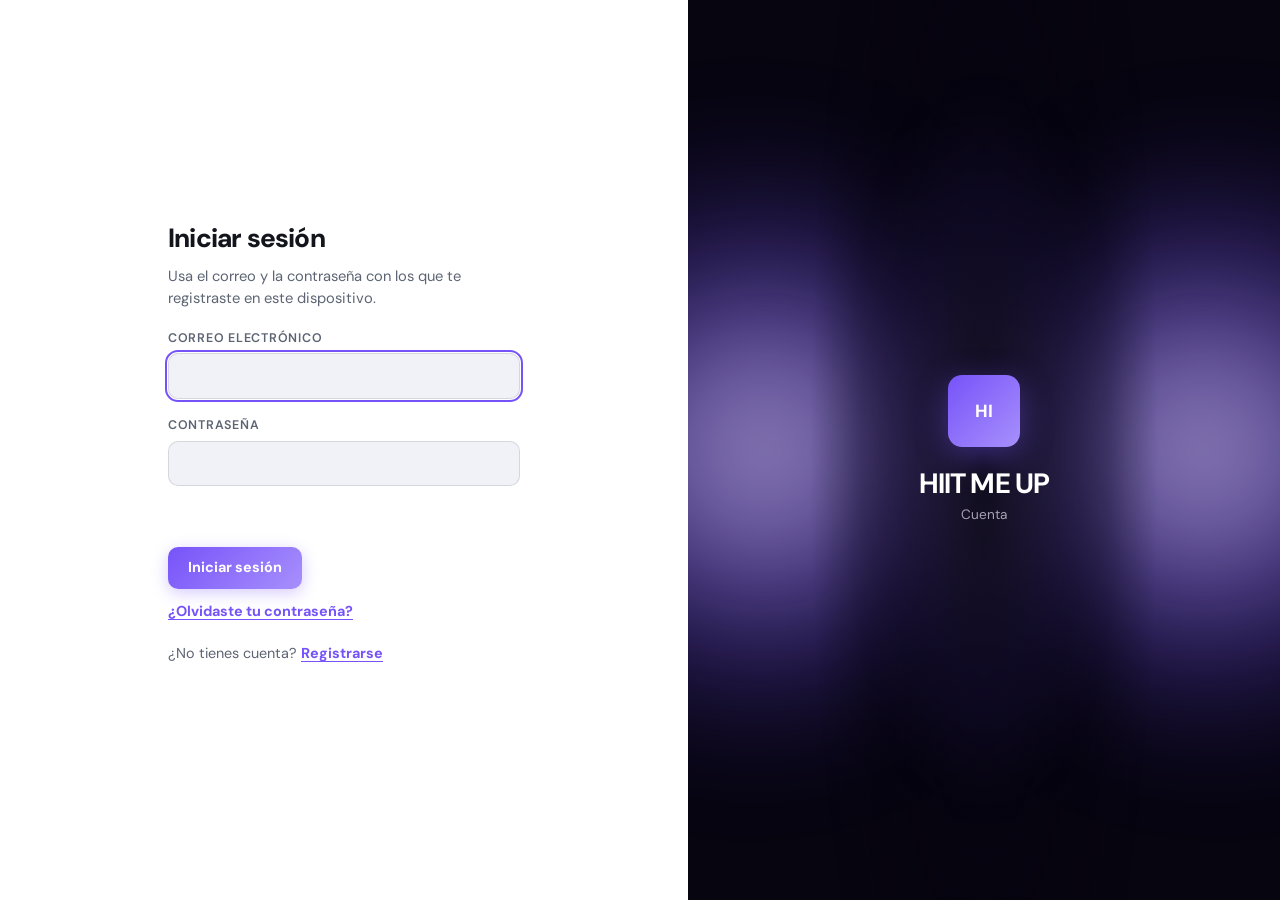
==== commit 5812c767: "Add onboarding modal, level editing, fire likes, footer; Spanish-only - Sign-up onboarding modal (ag" ====
--- a/index.html
+++ b/index.html
@@ -231,6 +231,8 @@
       </section>
     </main>
 
+    <div data-site-footer></div>
+
     <script src="promo-banner.js"></script>
     <script src="data.js"></script>
     <script src="progress.js"></script>
@@ -239,6 +241,8 @@
     <script src="bodymap.js"></script>
     <script src="user-menu.js"></script>
     <script src="saved.js"></script>
+    <script src="likes.js"></script>
     <script src="app.js"></script>
+    <script src="footer.js"></script>
   </body>
 </html>
--- a/styles.css
+++ b/styles.css
@@ -663,51 +663,6 @@
   z-index: 40;
 }
 
-.user-menu__lang {
-  padding: 0.4rem 0.5rem 0.55rem;
-  margin-bottom: 0.2rem;
-  border-bottom: 1px solid var(--border);
-}
-
-.user-menu__lang-heading {
-  display: block;
-  font-size: 0.65rem;
-  font-weight: 700;
-  letter-spacing: 0.08em;
-  text-transform: uppercase;
-  color: var(--text-muted);
-  margin-bottom: 0.45rem;
-}
-
-.user-menu__lang-row {
-  display: flex;
-  gap: 0.35rem;
-}
-
-.user-menu__lang-pill {
-  flex: 1;
-  padding: 0.4rem 0.5rem;
-  border-radius: 8px;
-  border: 1px solid var(--border);
-  background: var(--bg-elevated);
-  color: var(--text);
-  font: inherit;
-  font-size: 0.78rem;
-  font-weight: 600;
-  cursor: pointer;
-  transition: background 0.15s ease, border-color 0.15s ease, color 0.15s ease;
-}
-
-.user-menu__lang-pill:hover {
-  border-color: rgba(var(--accent-rgb), 0.35);
-}
-
-.user-menu__lang-pill--active {
-  border-color: rgba(var(--accent-rgb), 0.55);
-  background: rgba(var(--accent-rgb), 0.12);
-  color: var(--accent);
-}
-
 .user-menu__item {
   display: flex;
   width: 100%;
@@ -729,6 +684,10 @@
 a.user-menu__item:hover,
 button.user-menu__item:hover:not(:disabled) {
   background: var(--bg-elevated);
+}
+
+.user-menu__item[hidden] {
+  display: none;
 }
 
 .user-menu__item--danger {
@@ -1380,6 +1339,32 @@
   }
 }
 
+.card-item {
+  position: relative;
+  display: flex;
+  transition: transform 0.2s ease;
+}
+
+.card-item > a.card {
+  flex: 1;
+  min-width: 0;
+}
+
+.card-item__top {
+  position: absolute;
+  top: 0.65rem;
+  right: 0.65rem;
+  z-index: 1;
+  display: flex;
+  align-items: center;
+  gap: 0.4rem;
+  pointer-events: none;
+}
+
+.card-item__top .like-btn {
+  pointer-events: auto;
+}
+
 a.card {
   position: relative;
   background: var(--surface);
@@ -1399,10 +1384,6 @@
 }
 
 .card-done-badge {
-  position: absolute;
-  top: 0.65rem;
-  right: 0.65rem;
-  z-index: 1;
   font-size: 0.62rem;
   font-weight: 700;
   text-transform: uppercase;
@@ -1448,6 +1429,9 @@
 
 a.card:hover {
   border-color: rgba(var(--accent-rgb), 0.35);
+}
+
+.card-item:hover {
   transform: translateY(-2px);
 }
 
@@ -2538,51 +2522,6 @@
   }
 }
 
-.auth-lang-bar {
-  display: flex;
-  flex-wrap: wrap;
-  align-items: center;
-  justify-content: flex-end;
-  gap: 0.5rem 0.75rem;
-  margin-bottom: 1.25rem;
-}
-
-.auth-lang-bar__label {
-  font-size: 0.72rem;
-  font-weight: 700;
-  letter-spacing: 0.06em;
-  text-transform: uppercase;
-  color: var(--text-muted);
-}
-
-.auth-lang-bar__row {
-  display: flex;
-  gap: 0.35rem;
-}
-
-.auth-lang-pill {
-  padding: 0.35rem 0.65rem;
-  border-radius: 999px;
-  border: 1px solid var(--border);
-  background: var(--bg-elevated);
-  color: var(--text);
-  font: inherit;
-  font-size: 0.8rem;
-  font-weight: 600;
-  cursor: pointer;
-  transition: border-color 0.15s ease, background 0.15s ease;
-}
-
-.auth-lang-pill:hover {
-  border-color: rgba(var(--accent-rgb), 0.35);
-}
-
-.auth-lang-pill--active {
-  border-color: rgba(var(--accent-rgb), 0.55);
-  background: rgba(var(--accent-rgb), 0.12);
-  color: var(--accent);
-}
-
 .auth-main .auth-heading {
   margin: 0 0 0.35rem;
   font-size: clamp(1.35rem, 3vw, 1.65rem);
@@ -2922,3 +2861,444 @@
   height: 100%;
   object-fit: contain;
 }
+
+/* Sign-up onboarding modal: age stepper + level-of-complexity slider */
+html.onboard-modal-open {
+  overflow: hidden;
+}
+
+.onboard-modal {
+  position: fixed;
+  inset: 0;
+  z-index: 2000;
+  display: flex;
+  align-items: center;
+  justify-content: center;
+  padding: 1rem;
+}
+
+.onboard-modal[hidden] {
+  display: none !important;
+}
+
+.onboard-modal__backdrop {
+  position: absolute;
+  inset: 0;
+  background: rgba(0, 0, 0, 0.6);
+  backdrop-filter: blur(4px);
+}
+
+.onboard-modal__panel {
+  position: relative;
+  z-index: 1;
+  display: flex;
+  flex-direction: column;
+  gap: 1.5rem;
+  width: min(100%, 420px);
+  max-height: 92dvh;
+  overflow: auto;
+  padding: 1.75rem 1.5rem 1.5rem;
+  border-radius: var(--radius);
+  background: var(--surface);
+  border: 1px solid var(--border);
+  box-shadow: var(--shadow);
+}
+
+.onboard-modal__title {
+  margin: 0;
+  font-size: clamp(1.35rem, 3vw, 1.65rem);
+  font-weight: 800;
+  letter-spacing: -0.03em;
+}
+
+.onboard-modal__lead {
+  margin: 0.35rem 0 0;
+  color: var(--muted);
+  font-size: 0.92rem;
+}
+
+.onboard-field {
+  display: flex;
+  flex-direction: column;
+  gap: 0.6rem;
+}
+
+.onboard-label {
+  font-size: 0.78rem;
+  font-weight: 600;
+  text-transform: uppercase;
+  letter-spacing: 0.06em;
+  color: var(--muted);
+}
+
+.onboard-stepper {
+  display: flex;
+  align-items: stretch;
+  gap: 0.6rem;
+}
+
+.onboard-stepper__btn {
+  flex: none;
+  width: 3.25rem;
+  min-height: 3.25rem;
+  padding: 0;
+  border-radius: 10px;
+  border: 1px solid var(--border);
+  background: var(--bg-elevated);
+  color: var(--text);
+  font: inherit;
+  font-size: 1.6rem;
+  font-weight: 600;
+  line-height: 1;
+  cursor: pointer;
+}
+
+.onboard-stepper__btn:hover:not(:disabled) {
+  border-color: var(--accent);
+  color: var(--accent-soft);
+}
+
+.onboard-stepper__btn:disabled {
+  opacity: 0.4;
+  cursor: not-allowed;
+}
+
+.onboard-stepper__input {
+  flex: 1;
+  min-width: 0;
+  padding: 0.65rem 0.85rem;
+  border-radius: 10px;
+  border: 1px solid var(--border);
+  background: var(--bg-elevated);
+  color: var(--text);
+  font: inherit;
+  font-size: 1.35rem;
+  font-weight: 700;
+  text-align: center;
+  -moz-appearance: textfield;
+  appearance: textfield;
+}
+
+.onboard-stepper__input::-webkit-inner-spin-button,
+.onboard-stepper__input::-webkit-outer-spin-button {
+  -webkit-appearance: none;
+  margin: 0;
+}
+
+.onboard-stepper__btn:focus-visible,
+.onboard-stepper__input:focus-visible {
+  outline: 2px solid var(--accent);
+  outline-offset: 1px;
+}
+
+.level-head {
+  display: flex;
+  flex-wrap: wrap;
+  align-items: center;
+  justify-content: space-between;
+  gap: 0.5rem 0.75rem;
+}
+
+.level-head label {
+  white-space: nowrap;
+}
+
+.level-readout {
+  display: inline-flex;
+  align-items: center;
+  gap: 0.45rem;
+  margin-left: auto;
+  white-space: nowrap;
+  padding: 0.25rem 0.7rem;
+  border-radius: 999px;
+  border: 1px solid var(--border);
+  background: var(--bg-elevated);
+  font-size: 0.82rem;
+  font-weight: 700;
+}
+
+.level-readout::before {
+  content: "";
+  width: 0.6rem;
+  height: 0.6rem;
+  border-radius: 50%;
+  background: var(--level-color, #f5c542);
+}
+
+input.level-range {
+  --track: linear-gradient(90deg, #3ecf8e 0%, #9bd84e 25%, #f5c542 50%, #f08a3c 75%, #ef4444 100%);
+  -webkit-appearance: none;
+  appearance: none;
+  width: 100%;
+  height: 1.75rem;
+  margin: 0;
+  padding: 0;
+  border: none;
+  background: transparent;
+  cursor: pointer;
+}
+
+input.level-range::-webkit-slider-runnable-track {
+  height: 10px;
+  border-radius: 999px;
+  background: var(--track);
+}
+
+input.level-range::-moz-range-track {
+  height: 10px;
+  border-radius: 999px;
+  background: var(--track);
+}
+
+input.level-range::-webkit-slider-thumb {
+  -webkit-appearance: none;
+  box-sizing: border-box;
+  width: 26px;
+  height: 26px;
+  margin-top: -8px;
+  border-radius: 50%;
+  border: 4px solid var(--surface);
+  background: var(--level-color, #f5c542);
+  box-shadow: 0 0 0 1px rgba(0, 0, 0, 0.25), 0 2px 8px rgba(0, 0, 0, 0.35);
+}
+
+input.level-range::-moz-range-thumb {
+  box-sizing: border-box;
+  width: 26px;
+  height: 26px;
+  border-radius: 50%;
+  border: 4px solid var(--surface);
+  background: var(--level-color, #f5c542);
+  box-shadow: 0 0 0 1px rgba(0, 0, 0, 0.25), 0 2px 8px rgba(0, 0, 0, 0.35);
+}
+
+input.level-range:focus-visible {
+  outline: 2px solid var(--accent);
+  outline-offset: 4px;
+  border-radius: 999px;
+}
+
+.level-range-ends {
+  display: flex;
+  justify-content: space-between;
+  font-size: 0.78rem;
+  font-weight: 600;
+  color: var(--muted);
+}
+
+.onboard-submit {
+  width: 100%;
+  padding: 0.8rem 1.25rem;
+}
+
+/* Fire (like) button: session cards and detail page */
+.like-btn {
+  display: inline-flex;
+  align-items: center;
+  gap: 0.3rem;
+  min-height: 2rem;
+  padding: 0.25rem 0.65rem;
+  border-radius: 999px;
+  border: 1px solid var(--border);
+  background: var(--bg-elevated);
+  color: var(--muted);
+  font: inherit;
+  font-size: 0.78rem;
+  font-weight: 700;
+  line-height: 1;
+  font-variant-numeric: tabular-nums;
+  cursor: pointer;
+  transition: background 0.15s ease, border-color 0.15s ease, color 0.15s ease;
+}
+
+.like-btn__flame {
+  font-size: 1rem;
+  line-height: 1;
+  filter: grayscale(1);
+  opacity: 0.6;
+  transition: filter 0.15s ease, opacity 0.15s ease;
+}
+
+.like-btn:hover {
+  border-color: rgba(255, 122, 24, 0.45);
+}
+
+.like-btn:hover .like-btn__flame,
+.like-btn--liked .like-btn__flame {
+  filter: none;
+  opacity: 1;
+}
+
+.like-btn--liked {
+  border-color: rgba(255, 122, 24, 0.6);
+  background: rgba(255, 122, 24, 0.14);
+  color: var(--text);
+}
+
+.like-btn:focus-visible {
+  outline: 2px solid var(--accent);
+  outline-offset: 2px;
+}
+
+.like-btn--lg {
+  min-height: 2.5rem;
+  padding: 0.4rem 0.95rem;
+  gap: 0.4rem;
+  font-size: 0.95rem;
+}
+
+.like-btn--lg .like-btn__flame {
+  font-size: 1.3rem;
+}
+
+.like-btn--pop .like-btn__flame {
+  animation: like-pop 0.35s ease;
+}
+
+@keyframes like-pop {
+  0% {
+    transform: scale(1);
+  }
+  40% {
+    transform: scale(1.55) rotate(-10deg);
+  }
+  100% {
+    transform: scale(1);
+  }
+}
+
+@media (prefers-reduced-motion: reduce) {
+  .like-btn--pop .like-btn__flame {
+    animation: none;
+  }
+}
+
+.detail-top {
+  display: flex;
+  align-items: center;
+  justify-content: space-between;
+  gap: 1rem;
+  margin-bottom: 0.3rem;
+}
+
+.detail-top .detail-id {
+  margin: 0;
+}
+
+/* Site footer */
+.site-footer {
+  margin-top: 3rem;
+  border-top: 1px solid var(--border);
+  background: var(--bg-elevated);
+}
+
+.site-footer__inner {
+  max-width: var(--max-width);
+  margin: 0 auto;
+  padding: 2.5rem clamp(1rem, 4vw, 2rem) 1.5rem;
+}
+
+.site-footer__top {
+  display: grid;
+  grid-template-columns: 1.6fr repeat(3, 1fr);
+  gap: 2rem;
+}
+
+.site-footer__tagline {
+  margin: 0.85rem 0 1rem;
+  max-width: 22rem;
+  color: var(--muted);
+  font-size: 0.88rem;
+}
+
+.site-footer__social {
+  display: flex;
+  gap: 0.5rem;
+  margin: 0;
+  padding: 0;
+  list-style: none;
+}
+
+.site-footer__social a {
+  display: grid;
+  place-items: center;
+  width: 2.25rem;
+  height: 2.25rem;
+  border-radius: 50%;
+  border: 1px solid var(--border);
+  background: var(--surface);
+  color: var(--text);
+  transition: background 0.15s ease, border-color 0.15s ease, color 0.15s ease;
+}
+
+.site-footer__social a:hover {
+  border-color: var(--accent);
+  background: var(--accent);
+  color: #fff;
+}
+
+.site-footer__social a:focus-visible,
+.site-footer__links a:focus-visible {
+  outline: 2px solid var(--accent);
+  outline-offset: 2px;
+}
+
+.site-footer__heading {
+  margin: 0 0 0.85rem;
+  font-size: 0.72rem;
+  font-weight: 700;
+  letter-spacing: 0.08em;
+  text-transform: uppercase;
+  color: var(--muted);
+}
+
+.site-footer__links {
+  display: flex;
+  flex-direction: column;
+  gap: 0.55rem;
+  margin: 0;
+  padding: 0;
+  list-style: none;
+}
+
+.site-footer__links a {
+  color: var(--text);
+  font-size: 0.9rem;
+  text-decoration: none;
+}
+
+.site-footer__links a:hover {
+  color: var(--accent);
+  text-decoration: underline;
+  text-underline-offset: 3px;
+}
+
+.site-footer__bottom {
+  display: flex;
+  flex-wrap: wrap;
+  justify-content: space-between;
+  gap: 0.5rem 1.5rem;
+  margin-top: 2rem;
+  padding-top: 1.25rem;
+  border-top: 1px solid var(--border);
+  color: var(--muted);
+  font-size: 0.8rem;
+}
+
+.site-footer__bottom p {
+  margin: 0;
+}
+
+@media (max-width: 768px) {
+  .site-footer__top {
+    grid-template-columns: 1fr 1fr;
+  }
+
+  .site-footer__brand {
+    grid-column: 1 / -1;
+  }
+}
+
+.info-main {
+  min-height: 40vh;
+}
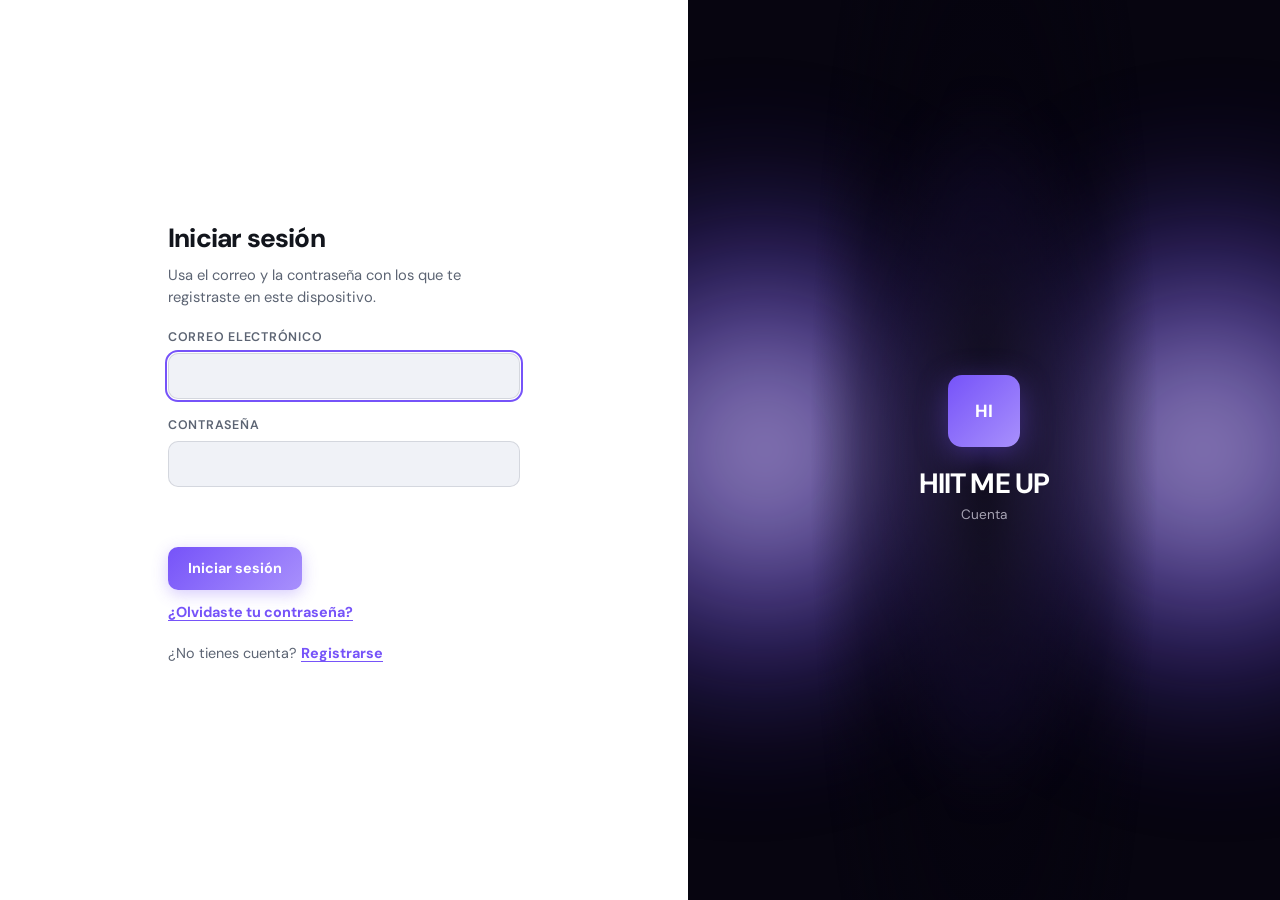
==== commit 695123aa: "Single-step sign-up with age; home modal asks only intensity; consistent form spacing - Sign-up is o" ====
--- a/index.html
+++ b/index.html
@@ -130,7 +130,6 @@
             <div class="metrics-panel-header">
               <div class="section-title metrics-panel-header__title">
                 <h2 id="metrics-heading" data-i18n="metrics_heading">Metrics</h2>
-                <p data-i18n="metrics_sub">Progress across all sessions on this device.</p>
               </div>
               <button
                 type="button"
@@ -233,6 +232,32 @@
 
     <div data-site-footer></div>
 
+    <div id="onboard-modal" class="onboard-modal" role="dialog" aria-modal="true" aria-labelledby="onboard-title" hidden>
+      <div class="onboard-modal__backdrop"></div>
+      <form id="form-onboard" class="onboard-modal__panel" novalidate>
+        <div>
+          <h2 id="onboard-title" class="onboard-modal__title" data-i18n="onboard_title">Almost there</h2>
+          <p class="onboard-modal__lead" data-i18n="onboard_lead">Choose the level of complexity you want to train at.</p>
+        </div>
+
+        <div class="onboard-field">
+          <div class="level-head">
+            <label for="onboard-level" class="onboard-label" data-i18n="onboard_level_label">Level of complexity</label>
+            <span id="onboard-level-text" class="level-readout" aria-hidden="true"></span>
+          </div>
+          <input id="onboard-level" class="level-range" type="range" min="1" max="5" step="1" value="3" />
+          <div class="level-range-ends" aria-hidden="true">
+            <span data-i18n="onboard_level_easy">Easy</span>
+            <span data-i18n="onboard_level_hardcore">Hardcore</span>
+          </div>
+        </div>
+
+        <button type="submit" class="profile-save onboard-submit" data-i18n="onboard_continue">Continue</button>
+      </form>
+    </div>
+
+    <script src="level-slider.js"></script>
+    <script src="onboarding.js"></script>
     <script src="promo-banner.js"></script>
     <script src="data.js"></script>
     <script src="progress.js"></script>
--- a/styles.css
+++ b/styles.css
@@ -744,6 +744,10 @@
   padding-top: 0.25rem;
 }
 
+.metrics-panel-content .heatmap-section {
+  margin-bottom: 1rem;
+}
+
 .completion-heatmap-card {
   padding: 1.15rem 1.2rem 1.25rem;
   border-radius: var(--radius);
@@ -901,6 +905,21 @@
   gap: 4px;
   width: 100%;
   min-width: 0;
+}
+
+.completion-heatmap-grid--week {
+  gap: 6px;
+}
+
+.completion-heatmap-grid--week .completion-heatmap-cell {
+  aspect-ratio: auto;
+  height: 2.75rem;
+  border-radius: 8px;
+}
+
+.completion-heatmap-grid--week .completion-heatmap-dayhead {
+  font-size: 0.72rem;
+  text-transform: capitalize;
 }
 
 .completion-heatmap-corner {
@@ -2566,109 +2585,6 @@
 }
 
 /* Saved sessions */
-.saved-menu {
-  position: relative;
-  flex-shrink: 0;
-}
-
-.saved-menu__trigger {
-  position: relative;
-  padding: 0;
-  margin: 0;
-  font: inherit;
-  cursor: pointer;
-}
-
-.saved-menu__trigger[aria-expanded="true"] {
-  border-color: rgba(var(--accent-rgb), 0.35);
-  background: var(--accent-dim);
-}
-
-.saved-menu__count {
-  position: absolute;
-  top: -0.3rem;
-  right: -0.3rem;
-  min-width: 1.05rem;
-  height: 1.05rem;
-  padding: 0 0.25rem;
-  box-sizing: border-box;
-  border-radius: 999px;
-  background: var(--green);
-  color: #fff;
-  font-size: 0.62rem;
-  font-weight: 700;
-  line-height: 1.05rem;
-  text-align: center;
-}
-
-.saved-menu__dropdown {
-  position: absolute;
-  top: calc(100% + 6px);
-  right: 0;
-  width: min(18rem, calc(100vw - 2rem));
-  max-height: min(24rem, 70vh);
-  overflow-y: auto;
-  padding: 0.35rem;
-  border-radius: 12px;
-  border: 1px solid var(--border);
-  background: var(--surface);
-  box-shadow: var(--shadow);
-  z-index: 40;
-}
-
-.saved-menu__heading {
-  margin: 0;
-  padding: 0.4rem 0.6rem 0.5rem;
-  font-size: 0.65rem;
-  font-weight: 700;
-  letter-spacing: 0.08em;
-  text-transform: uppercase;
-  color: var(--muted);
-}
-
-.saved-menu__empty {
-  margin: 0;
-  padding: 0.2rem 0.6rem 0.6rem;
-  font-size: 0.82rem;
-  line-height: 1.4;
-  color: var(--muted);
-}
-
-.saved-menu__list {
-  list-style: none;
-  margin: 0;
-  padding: 0;
-}
-
-.saved-menu__item {
-  display: flex;
-  align-items: baseline;
-  gap: 0.5rem;
-  padding: 0.55rem 0.6rem;
-  border-radius: 8px;
-  color: var(--text);
-  text-decoration: none;
-  font-size: 0.88rem;
-}
-
-.saved-menu__item:hover,
-.saved-menu__item:focus-visible {
-  background: var(--bg-elevated);
-  outline: none;
-}
-
-.saved-menu__item-id {
-  font-family: ui-monospace, monospace;
-  font-size: 0.68rem;
-  color: var(--green);
-  flex-shrink: 0;
-}
-
-.saved-menu__item-sub {
-  color: var(--muted);
-  font-size: 0.78rem;
-}
-
 .save-session-btn {
   display: inline-flex;
   align-items: center;
@@ -2863,6 +2779,470 @@
 }
 
 /* Sign-up onboarding modal: age stepper + level-of-complexity slider */
+.onboard-field {
+  display: flex;
+  flex-direction: column;
+  gap: 0.6rem;
+}
+
+.onboard-label {
+  font-size: 0.78rem;
+  font-weight: 600;
+  text-transform: uppercase;
+  letter-spacing: 0.06em;
+  color: var(--muted);
+}
+
+.onboard-stepper {
+  display: flex;
+  align-items: stretch;
+  gap: 0.6rem;
+}
+
+.onboard-stepper__btn {
+  flex: none;
+  width: 3rem;
+  min-height: 0;
+  padding: 0;
+  border-radius: 10px;
+  border: 1px solid var(--border);
+  background: var(--bg-elevated);
+  color: var(--text);
+  font: inherit;
+  font-size: 1.6rem;
+  font-weight: 600;
+  line-height: 1;
+  cursor: pointer;
+}
+
+.onboard-stepper__btn:hover:not(:disabled) {
+  border-color: var(--accent);
+  color: var(--accent-soft);
+}
+
+.onboard-stepper__btn:disabled {
+  opacity: 0.4;
+  cursor: not-allowed;
+}
+
+.onboard-stepper__input {
+  flex: 1;
+  min-width: 0;
+  padding: 0.65rem 0.85rem;
+  border-radius: 10px;
+  border: 1px solid var(--border);
+  background: var(--bg-elevated);
+  color: var(--text);
+  font: inherit;
+  font-size: 0.95rem;
+  font-weight: 700;
+  text-align: center;
+  -moz-appearance: textfield;
+  appearance: textfield;
+}
+
+.onboard-stepper__input::-webkit-inner-spin-button,
+.onboard-stepper__input::-webkit-outer-spin-button {
+  -webkit-appearance: none;
+  margin: 0;
+}
+
+.onboard-stepper__btn:focus-visible,
+.onboard-stepper__input:focus-visible {
+  outline: 2px solid var(--accent);
+  outline-offset: 1px;
+}
+
+.level-head {
+  display: flex;
+  flex-wrap: wrap;
+  align-items: center;
+  justify-content: space-between;
+  gap: 0.5rem 0.75rem;
+}
+
+.level-head label {
+  white-space: nowrap;
+}
+
+.level-readout {
+  display: inline-flex;
+  align-items: center;
+  gap: 0.45rem;
+  margin-left: auto;
+  white-space: nowrap;
+  padding: 0.25rem 0.7rem;
+  border-radius: 999px;
+  border: 1px solid var(--border);
+  background: var(--bg-elevated);
+  font-size: 0.82rem;
+  font-weight: 700;
+}
+
+.level-readout::before {
+  content: "";
+  width: 0.6rem;
+  height: 0.6rem;
+  border-radius: 50%;
+  background: var(--level-color, #f5c542);
+}
+
+input.level-range {
+  --track: linear-gradient(90deg, #3ecf8e 0%, #9bd84e 25%, #f5c542 50%, #f08a3c 75%, #ef4444 100%);
+  -webkit-appearance: none;
+  appearance: none;
+  width: 100%;
+  height: 1.75rem;
+  margin: 0;
+  padding: 0;
+  border: none;
+  background: transparent;
+  cursor: pointer;
+}
+
+input.level-range::-webkit-slider-runnable-track {
+  height: 10px;
+  border-radius: 999px;
+  background: var(--track);
+}
+
+input.level-range::-moz-range-track {
+  height: 10px;
+  border-radius: 999px;
+  background: var(--track);
+}
+
+input.level-range::-webkit-slider-thumb {
+  -webkit-appearance: none;
+  box-sizing: border-box;
+  width: 26px;
+  height: 26px;
+  margin-top: -8px;
+  border-radius: 50%;
+  border: 4px solid var(--surface);
+  background: var(--level-color, #f5c542);
+  box-shadow: 0 0 0 1px rgba(0, 0, 0, 0.25), 0 2px 8px rgba(0, 0, 0, 0.35);
+}
+
+input.level-range::-moz-range-thumb {
+  box-sizing: border-box;
+  width: 26px;
+  height: 26px;
+  border-radius: 50%;
+  border: 4px solid var(--surface);
+  background: var(--level-color, #f5c542);
+  box-shadow: 0 0 0 1px rgba(0, 0, 0, 0.25), 0 2px 8px rgba(0, 0, 0, 0.35);
+}
+
+input.level-range:focus-visible {
+  outline: 2px solid var(--accent);
+  outline-offset: 4px;
+  border-radius: 999px;
+}
+
+.level-range-ends {
+  display: flex;
+  justify-content: space-between;
+  font-size: 0.78rem;
+  font-weight: 600;
+  color: var(--muted);
+}
+
+/* Fire (like) button: session cards and detail page */
+.like-btn {
+  display: inline-flex;
+  align-items: center;
+  gap: 0.3rem;
+  min-height: 2rem;
+  padding: 0.25rem 0.65rem;
+  border-radius: 999px;
+  border: 1px solid var(--border);
+  background: var(--bg-elevated);
+  color: var(--muted);
+  font: inherit;
+  font-size: 0.78rem;
+  font-weight: 700;
+  line-height: 1;
+  font-variant-numeric: tabular-nums;
+  cursor: pointer;
+  transition: background 0.15s ease, border-color 0.15s ease, color 0.15s ease;
+}
+
+.like-btn__flame {
+  font-size: 1rem;
+  line-height: 1;
+  filter: grayscale(1);
+  opacity: 0.6;
+  transition: filter 0.15s ease, opacity 0.15s ease;
+}
+
+.like-btn:hover {
+  border-color: rgba(255, 122, 24, 0.45);
+}
+
+.like-btn:hover .like-btn__flame,
+.like-btn--liked .like-btn__flame {
+  filter: none;
+  opacity: 1;
+}
+
+.like-btn--liked {
+  border-color: rgba(255, 122, 24, 0.6);
+  background: rgba(255, 122, 24, 0.14);
+  color: var(--text);
+}
+
+.like-btn:focus-visible {
+  outline: 2px solid var(--accent);
+  outline-offset: 2px;
+}
+
+.like-btn--lg {
+  min-height: 2.5rem;
+  padding: 0.4rem 0.95rem;
+  gap: 0.4rem;
+  font-size: 0.95rem;
+}
+
+.like-btn--lg .like-btn__flame {
+  font-size: 1.3rem;
+}
+
+.like-btn--pop .like-btn__flame {
+  animation: like-pop 0.35s ease;
+}
+
+@keyframes like-pop {
+  0% {
+    transform: scale(1);
+  }
+  40% {
+    transform: scale(1.55) rotate(-10deg);
+  }
+  100% {
+    transform: scale(1);
+  }
+}
+
+@media (prefers-reduced-motion: reduce) {
+  .like-btn--pop .like-btn__flame {
+    animation: none;
+  }
+}
+
+.detail-top {
+  display: flex;
+  align-items: center;
+  justify-content: space-between;
+  gap: 1rem;
+  margin-bottom: 0.3rem;
+}
+
+.detail-top .detail-id {
+  margin: 0;
+}
+
+/* Site footer */
+.site-footer {
+  margin-top: 3rem;
+  border-top: 1px solid var(--border);
+  background: var(--bg-elevated);
+}
+
+.site-footer__inner {
+  max-width: var(--max-width);
+  margin: 0 auto;
+  padding: 2.5rem clamp(1rem, 4vw, 2rem) 1.5rem;
+}
+
+.site-footer__top {
+  display: grid;
+  grid-template-columns: 1.6fr repeat(3, 1fr);
+  gap: 2rem;
+}
+
+.site-footer__tagline {
+  margin: 0.85rem 0 1rem;
+  max-width: 22rem;
+  color: var(--muted);
+  font-size: 0.88rem;
+}
+
+.site-footer__social {
+  display: flex;
+  gap: 0.5rem;
+  margin: 0;
+  padding: 0;
+  list-style: none;
+}
+
+.site-footer__social a {
+  display: grid;
+  place-items: center;
+  width: 2.25rem;
+  height: 2.25rem;
+  border-radius: 50%;
+  border: 1px solid var(--border);
+  background: var(--surface);
+  color: var(--text);
+  transition: background 0.15s ease, border-color 0.15s ease, color 0.15s ease;
+}
+
+.site-footer__social a:hover {
+  border-color: var(--accent);
+  background: var(--accent);
+  color: #fff;
+}
+
+.site-footer__social a:focus-visible,
+.site-footer__links a:focus-visible {
+  outline: 2px solid var(--accent);
+  outline-offset: 2px;
+}
+
+.site-footer__heading {
+  margin: 0 0 0.85rem;
+  font-size: 0.72rem;
+  font-weight: 700;
+  letter-spacing: 0.08em;
+  text-transform: uppercase;
+  color: var(--muted);
+}
+
+.site-footer__links {
+  display: flex;
+  flex-direction: column;
+  gap: 0.55rem;
+  margin: 0;
+  padding: 0;
+  list-style: none;
+}
+
+.site-footer__links a {
+  color: var(--text);
+  font-size: 0.9rem;
+  text-decoration: none;
+}
+
+.site-footer__links a:hover {
+  color: var(--accent);
+  text-decoration: underline;
+  text-underline-offset: 3px;
+}
+
+.site-footer__bottom {
+  display: flex;
+  flex-wrap: wrap;
+  justify-content: space-between;
+  gap: 0.5rem 1.5rem;
+  margin-top: 2rem;
+  padding-top: 1.25rem;
+  border-top: 1px solid var(--border);
+  color: var(--muted);
+  font-size: 0.8rem;
+}
+
+.site-footer__bottom p {
+  margin: 0;
+}
+
+@media (max-width: 768px) {
+  .site-footer__top {
+    grid-template-columns: 1fr 1fr;
+  }
+
+  .site-footer__brand {
+    grid-column: 1 / -1;
+  }
+}
+
+.info-main {
+  min-height: 40vh;
+}
+
+/* Saved sessions page */
+.saved-page-title {
+  margin: 0 0 1.25rem;
+  font-size: clamp(1.5rem, 4vw, 2rem);
+  font-weight: 800;
+  letter-spacing: -0.03em;
+}
+
+.saved-main {
+  flex: 1;
+  width: 100%;
+  padding-bottom: 2rem;
+}
+
+.saved-grid {
+  display: grid;
+  grid-template-columns: repeat(auto-fill, minmax(260px, 1fr));
+  gap: var(--gap);
+}
+
+/* Onboarding: text fields, checkboxes */
+.onboard-text,
+.profile-field textarea {
+  width: 100%;
+  min-width: 0;
+  padding: 0.65rem 0.85rem;
+  border-radius: 10px;
+  border: 1px solid var(--border);
+  background: var(--bg-elevated);
+  color: var(--text);
+  font: inherit;
+  font-size: 0.95rem;
+}
+
+textarea.onboard-text,
+.profile-field textarea {
+  resize: vertical;
+}
+
+.onboard-text:focus-visible,
+.profile-field textarea:focus-visible {
+  outline: 2px solid var(--accent);
+  outline-offset: 1px;
+}
+
+.onboard-check {
+  display: flex;
+  align-items: flex-start;
+  gap: 0.6rem;
+  font-size: 0.88rem;
+  line-height: 1.4;
+  cursor: pointer;
+}
+
+.profile-field label.onboard-check {
+  font-size: 0.88rem;
+  font-weight: 400;
+  text-transform: none;
+  letter-spacing: 0;
+  color: var(--text);
+}
+
+.onboard-check input {
+  flex: none;
+  width: 1.1rem;
+  height: 1.1rem;
+  margin: 0.15rem 0 0;
+  padding: 0;
+  accent-color: var(--accent);
+}
+
+.onboard-check a {
+  color: var(--accent);
+}
+
+.onboard-field textarea[hidden],
+.profile-field textarea[hidden] {
+  display: none;
+}
+
+
+
+/* Home onboarding modal (age + level) */
 html.onboard-modal-open {
   overflow: hidden;
 }
@@ -2917,388 +3297,34 @@
   font-size: 0.92rem;
 }
 
-.onboard-field {
-  display: flex;
-  flex-direction: column;
-  gap: 0.6rem;
-}
-
-.onboard-label {
-  font-size: 0.78rem;
-  font-weight: 600;
-  text-transform: uppercase;
-  letter-spacing: 0.06em;
-  color: var(--muted);
-}
-
-.onboard-stepper {
-  display: flex;
-  align-items: stretch;
-  gap: 0.6rem;
-}
-
-.onboard-stepper__btn {
-  flex: none;
-  width: 3.25rem;
-  min-height: 3.25rem;
-  padding: 0;
-  border-radius: 10px;
-  border: 1px solid var(--border);
-  background: var(--bg-elevated);
-  color: var(--text);
-  font: inherit;
-  font-size: 1.6rem;
-  font-weight: 600;
-  line-height: 1;
-  cursor: pointer;
-}
-
-.onboard-stepper__btn:hover:not(:disabled) {
-  border-color: var(--accent);
-  color: var(--accent-soft);
-}
-
-.onboard-stepper__btn:disabled {
-  opacity: 0.4;
-  cursor: not-allowed;
-}
-
-.onboard-stepper__input {
-  flex: 1;
-  min-width: 0;
-  padding: 0.65rem 0.85rem;
-  border-radius: 10px;
-  border: 1px solid var(--border);
-  background: var(--bg-elevated);
-  color: var(--text);
-  font: inherit;
-  font-size: 1.35rem;
-  font-weight: 700;
-  text-align: center;
-  -moz-appearance: textfield;
-  appearance: textfield;
-}
-
-.onboard-stepper__input::-webkit-inner-spin-button,
-.onboard-stepper__input::-webkit-outer-spin-button {
-  -webkit-appearance: none;
-  margin: 0;
-}
-
-.onboard-stepper__btn:focus-visible,
-.onboard-stepper__input:focus-visible {
-  outline: 2px solid var(--accent);
-  outline-offset: 1px;
-}
-
-.level-head {
-  display: flex;
-  flex-wrap: wrap;
-  align-items: center;
-  justify-content: space-between;
-  gap: 0.5rem 0.75rem;
-}
-
-.level-head label {
-  white-space: nowrap;
-}
-
-.level-readout {
-  display: inline-flex;
-  align-items: center;
-  gap: 0.45rem;
-  margin-left: auto;
-  white-space: nowrap;
-  padding: 0.25rem 0.7rem;
-  border-radius: 999px;
-  border: 1px solid var(--border);
-  background: var(--bg-elevated);
-  font-size: 0.82rem;
-  font-weight: 700;
-}
-
-.level-readout::before {
-  content: "";
-  width: 0.6rem;
-  height: 0.6rem;
-  border-radius: 50%;
-  background: var(--level-color, #f5c542);
-}
-
-input.level-range {
-  --track: linear-gradient(90deg, #3ecf8e 0%, #9bd84e 25%, #f5c542 50%, #f08a3c 75%, #ef4444 100%);
-  -webkit-appearance: none;
-  appearance: none;
-  width: 100%;
-  height: 1.75rem;
-  margin: 0;
-  padding: 0;
-  border: none;
-  background: transparent;
-  cursor: pointer;
-}
-
-input.level-range::-webkit-slider-runnable-track {
-  height: 10px;
-  border-radius: 999px;
-  background: var(--track);
-}
-
-input.level-range::-moz-range-track {
-  height: 10px;
-  border-radius: 999px;
-  background: var(--track);
-}
-
-input.level-range::-webkit-slider-thumb {
-  -webkit-appearance: none;
-  box-sizing: border-box;
-  width: 26px;
-  height: 26px;
-  margin-top: -8px;
-  border-radius: 50%;
-  border: 4px solid var(--surface);
-  background: var(--level-color, #f5c542);
-  box-shadow: 0 0 0 1px rgba(0, 0, 0, 0.25), 0 2px 8px rgba(0, 0, 0, 0.35);
-}
-
-input.level-range::-moz-range-thumb {
-  box-sizing: border-box;
-  width: 26px;
-  height: 26px;
-  border-radius: 50%;
-  border: 4px solid var(--surface);
-  background: var(--level-color, #f5c542);
-  box-shadow: 0 0 0 1px rgba(0, 0, 0, 0.25), 0 2px 8px rgba(0, 0, 0, 0.35);
-}
-
-input.level-range:focus-visible {
-  outline: 2px solid var(--accent);
-  outline-offset: 4px;
-  border-radius: 999px;
-}
-
-.level-range-ends {
-  display: flex;
-  justify-content: space-between;
-  font-size: 0.78rem;
-  font-weight: 600;
-  color: var(--muted);
-}
-
 .onboard-submit {
   width: 100%;
   padding: 0.8rem 1.25rem;
 }
 
-/* Fire (like) button: session cards and detail page */
-.like-btn {
-  display: inline-flex;
-  align-items: center;
-  gap: 0.3rem;
-  min-height: 2rem;
-  padding: 0.25rem 0.65rem;
-  border-radius: 999px;
-  border: 1px solid var(--border);
-  background: var(--bg-elevated);
-  color: var(--muted);
-  font: inherit;
-  font-size: 0.78rem;
-  font-weight: 700;
-  line-height: 1;
-  font-variant-numeric: tabular-nums;
-  cursor: pointer;
-  transition: background 0.15s ease, border-color 0.15s ease, color 0.15s ease;
-}
-
-.like-btn__flame {
-  font-size: 1rem;
-  line-height: 1;
-  filter: grayscale(1);
-  opacity: 0.6;
-  transition: filter 0.15s ease, opacity 0.15s ease;
-}
-
-.like-btn:hover {
-  border-color: rgba(255, 122, 24, 0.45);
-}
-
-.like-btn:hover .like-btn__flame,
-.like-btn--liked .like-btn__flame {
-  filter: none;
-  opacity: 1;
-}
-
-.like-btn--liked {
-  border-color: rgba(255, 122, 24, 0.6);
-  background: rgba(255, 122, 24, 0.14);
-  color: var(--text);
-}
-
-.like-btn:focus-visible {
-  outline: 2px solid var(--accent);
-  outline-offset: 2px;
-}
-
-.like-btn--lg {
-  min-height: 2.5rem;
-  padding: 0.4rem 0.95rem;
-  gap: 0.4rem;
-  font-size: 0.95rem;
-}
-
-.like-btn--lg .like-btn__flame {
-  font-size: 1.3rem;
-}
-
-.like-btn--pop .like-btn__flame {
-  animation: like-pop 0.35s ease;
-}
-
-@keyframes like-pop {
-  0% {
-    transform: scale(1);
-  }
-  40% {
-    transform: scale(1.55) rotate(-10deg);
-  }
-  100% {
-    transform: scale(1);
-  }
-}
-
-@media (prefers-reduced-motion: reduce) {
-  .like-btn--pop .like-btn__flame {
-    animation: none;
-  }
-}
-
-.detail-top {
-  display: flex;
-  align-items: center;
-  justify-content: space-between;
-  gap: 1rem;
-  margin-bottom: 0.3rem;
-}
-
-.detail-top .detail-id {
-  margin: 0;
-}
-
-/* Site footer */
-.site-footer {
-  margin-top: 3rem;
-  border-top: 1px solid var(--border);
-  background: var(--bg-elevated);
-}
-
-.site-footer__inner {
-  max-width: var(--max-width);
-  margin: 0 auto;
-  padding: 2.5rem clamp(1rem, 4vw, 2rem) 1.5rem;
-}
-
-.site-footer__top {
-  display: grid;
-  grid-template-columns: 1.6fr repeat(3, 1fr);
-  gap: 2rem;
-}
-
-.site-footer__tagline {
-  margin: 0.85rem 0 1rem;
-  max-width: 22rem;
-  color: var(--muted);
-  font-size: 0.88rem;
-}
-
-.site-footer__social {
-  display: flex;
-  gap: 0.5rem;
-  margin: 0;
-  padding: 0;
-  list-style: none;
-}
-
-.site-footer__social a {
-  display: grid;
-  place-items: center;
-  width: 2.25rem;
-  height: 2.25rem;
-  border-radius: 50%;
-  border: 1px solid var(--border);
-  background: var(--surface);
-  color: var(--text);
-  transition: background 0.15s ease, border-color 0.15s ease, color 0.15s ease;
-}
-
-.site-footer__social a:hover {
-  border-color: var(--accent);
-  background: var(--accent);
-  color: #fff;
-}
-
-.site-footer__social a:focus-visible,
-.site-footer__links a:focus-visible {
-  outline: 2px solid var(--accent);
-  outline-offset: 2px;
-}
-
-.site-footer__heading {
-  margin: 0 0 0.85rem;
-  font-size: 0.72rem;
-  font-weight: 700;
-  letter-spacing: 0.08em;
-  text-transform: uppercase;
-  color: var(--muted);
-}
-
-.site-footer__links {
-  display: flex;
-  flex-direction: column;
-  gap: 0.55rem;
-  margin: 0;
-  padding: 0;
-  list-style: none;
-}
-
-.site-footer__links a {
-  color: var(--text);
-  font-size: 0.9rem;
-  text-decoration: none;
-}
-
-.site-footer__links a:hover {
-  color: var(--accent);
-  text-decoration: underline;
-  text-underline-offset: 3px;
-}
-
-.site-footer__bottom {
-  display: flex;
-  flex-wrap: wrap;
-  justify-content: space-between;
-  gap: 0.5rem 1.5rem;
-  margin-top: 2rem;
-  padding-top: 1.25rem;
-  border-top: 1px solid var(--border);
-  color: var(--muted);
-  font-size: 0.8rem;
-}
-
-.site-footer__bottom p {
-  margin: 0;
-}
-
-@media (max-width: 768px) {
-  .site-footer__top {
-    grid-template-columns: 1fr 1fr;
-  }
-
-  .site-footer__brand {
-    grid-column: 1 / -1;
-  }
-}
-
-.info-main {
-  min-height: 40vh;
-}
+/* Sign-up form: consistent control heights and spacing */
+.profile-field input:not([type="checkbox"]):not([type="range"]),
+.profile-field select,
+.onboard-stepper {
+  height: 2.875rem;
+}
+
+.onboard-stepper__input {
+  height: auto;
+}
+
+#form-signup > .profile-lead {
+  margin-bottom: 0;
+}
+
+#form-signup .auth-error:empty {
+  display: none;
+}
+
+#form-signup .onboard-field {
+  gap: 0.35rem;
+}
+
+#form-signup .profile-actions {
+  margin-top: 0;
+}
